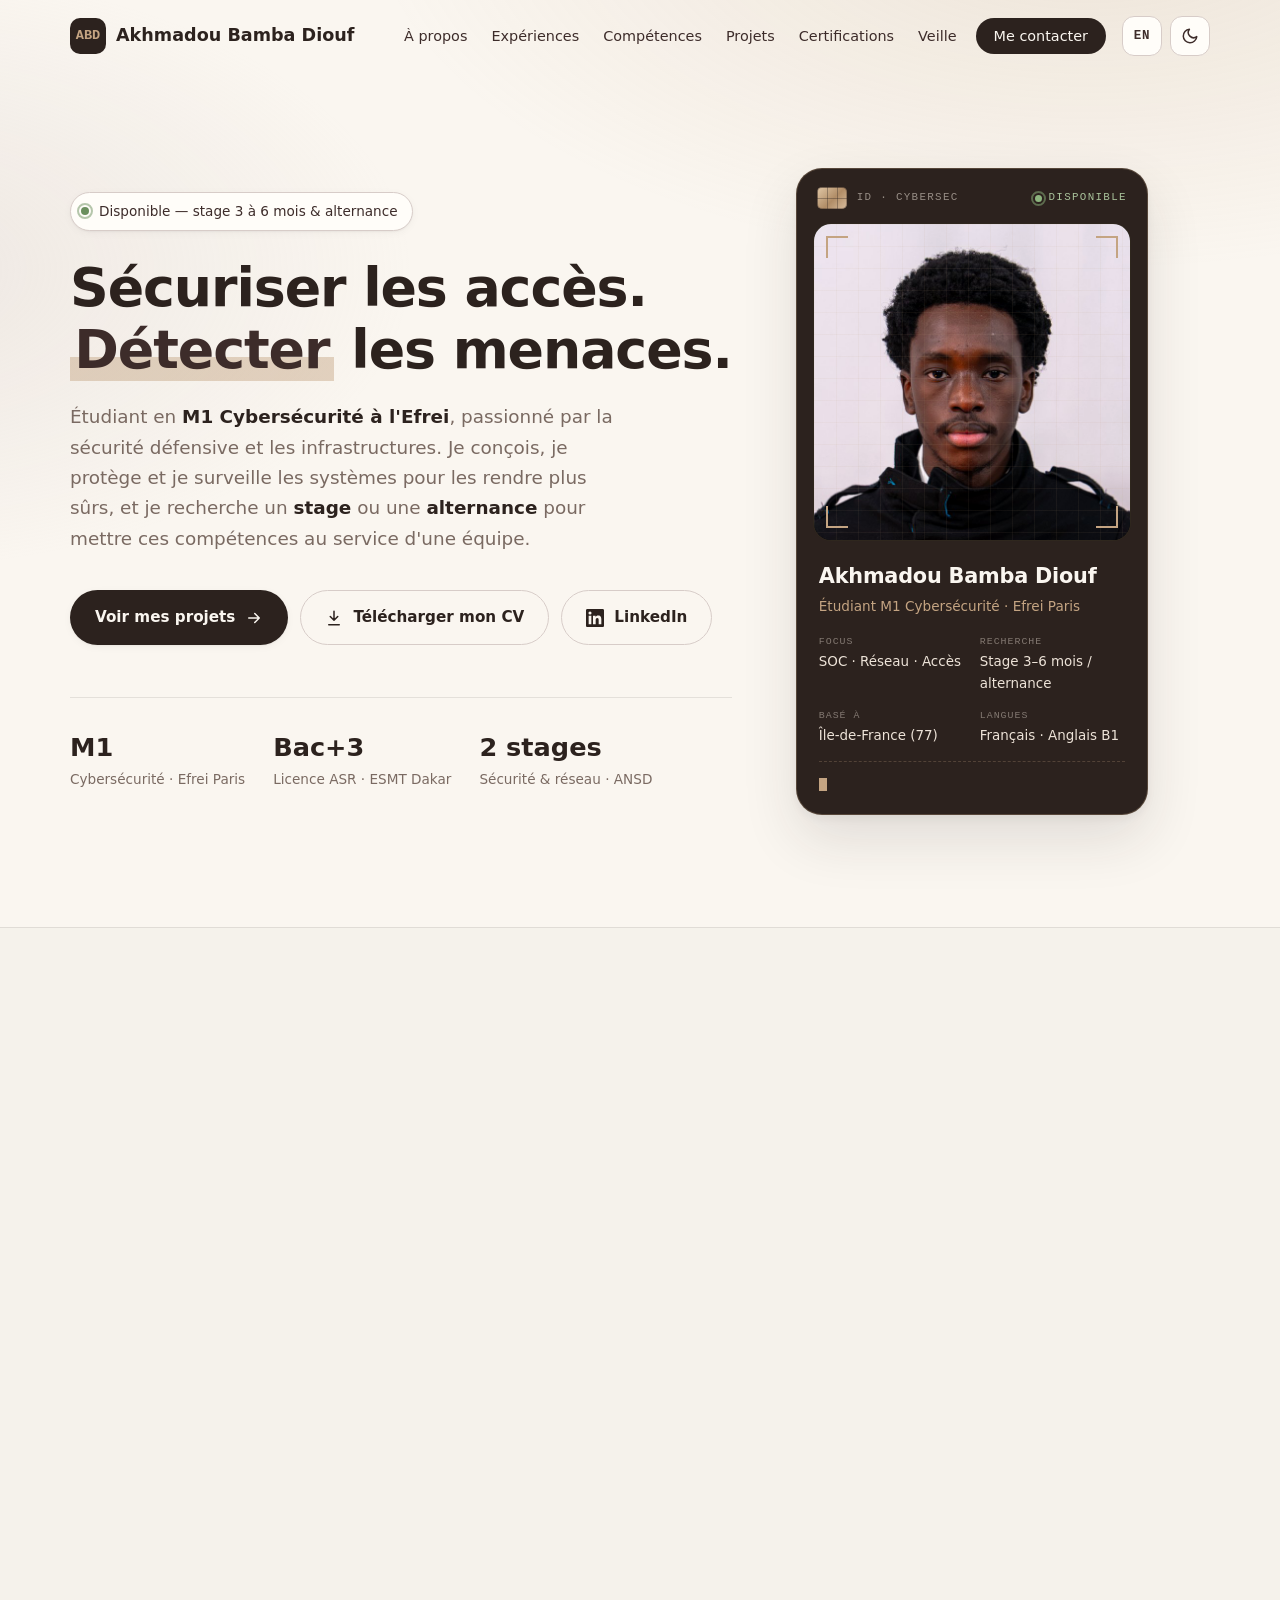
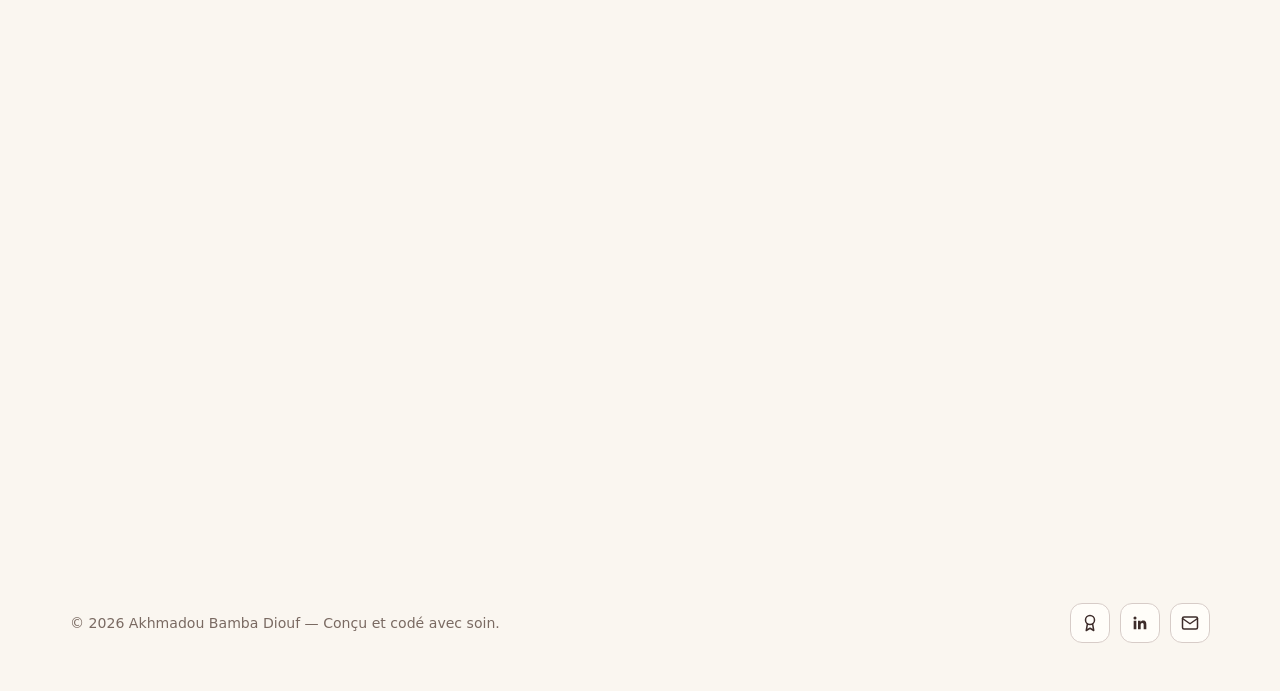
==== index.html @ ddaaaaa8 "Portfolio : première mise en ligne Co-Authored-By: Claude Opus 5.5 <noreply@anthropic.com> Claude-Se" ====
<!DOCTYPE html>
<html lang="fr">
<head>
  <meta charset="UTF-8" />
  <meta name="viewport" content="width=device-width, initial-scale=1.0" />

  <!-- Sécurité : politique de contenu restrictive (voir note en fin de fichier) -->
  <meta http-equiv="Content-Security-Policy"
        content="default-src 'self'; script-src 'self'; style-src 'self' https://fonts.googleapis.com; font-src https://fonts.gstatic.com; img-src 'self' data:; connect-src 'self' https://formspree.io; form-action 'self' https://formspree.io; base-uri 'self'; object-src 'none'; upgrade-insecure-requests" />
  <meta name="referrer" content="strict-origin-when-cross-origin" />

  <title>Akhmadou Bamba Diouf — Cybersécurité & Sécurité des Réseaux</title>
  <meta name="description" content="Portfolio de Akhmadou Bamba Diouf, étudiant en M1 Cybersécurité & IA. Recherche d'alternance et de stage en cybersécurité : SOC, détection, sécurité réseau." />
  <meta name="theme-color" content="#FAF6F0" />

  <link rel="preconnect" href="https://fonts.googleapis.com" />
  <link rel="preconnect" href="https://fonts.gstatic.com" crossorigin />
  <link href="https://fonts.googleapis.com/css2?family=Inter:wght@400;500;600&family=Space+Grotesk:wght@500;600;700&family=JetBrains+Mono:wght@400;500&display=swap" rel="stylesheet" />

  <link rel="alternate" hreflang="fr" href="index.html" />
  <link rel="alternate" hreflang="en" href="en.html" />
  <script src="assets/theme.js"></script>
  <link rel="stylesheet" href="assets/style.css" />
</head>

<body>
  <a href="#main" class="skip-link">Aller au contenu</a>

  <!-- Curseur personnalisé -->
  <div class="cy-grid" aria-hidden="true"></div>
  <div class="cy-reticle" aria-hidden="true"><i></i><i></i><i></i><i></i><b></b></div>
  <div class="cy-dot" aria-hidden="true"></div>
  <div class="cy-label" aria-hidden="true"></div>

  <!-- ============ NAVIGATION ============ -->
  <header class="nav" id="nav">
    <div class="container nav__inner">
      <a href="#accueil" class="logo" aria-label="Retour à l'accueil">
        <span class="logo__mark">ABD</span>
        <span class="logo__name">Akhmadou Bamba Diouf</span>
      </a>
      <nav aria-label="Navigation principale">
        <ul class="nav__links" id="navLinks">
          <li><a href="#apropos">À propos</a></li>
          <li><a href="#experiences">Expériences</a></li>
          <li><a href="#competences">Compétences</a></li>
          <li><a href="#projets">Projets</a></li>
          <li><a href="#certifications">Certifications</a></li>
          <li><a href="#veille">Veille</a></li>
          <li><a href="#contact" class="nav__cta">Me contacter</a></li>
        </ul>
      </nav>
      <div class="nav__tools">
        <a class="tool-btn lang-switch" href="en.html" hreflang="en" lang="en" aria-label="English version">EN</a>
        <button class="tool-btn theme-toggle" type="button" aria-label="Activer le mode sombre" aria-pressed="false">
          <svg class="i-moon" viewBox="0 0 24 24" fill="none" stroke="currentColor" stroke-width="2" stroke-linecap="round" stroke-linejoin="round" aria-hidden="true"><path d="M21 12.8A9 9 0 1 1 11.2 3a7 7 0 0 0 9.8 9.8z"/></svg>
          <svg class="i-sun" viewBox="0 0 24 24" fill="none" stroke="currentColor" stroke-width="2" stroke-linecap="round" stroke-linejoin="round" aria-hidden="true"><circle cx="12" cy="12" r="4"/><path d="M12 2v2M12 20v2M4.9 4.9l1.4 1.4M17.7 17.7l1.4 1.4M2 12h2M20 12h2M4.9 19.1l1.4-1.4M17.7 6.3l1.4-1.4"/></svg>
        </button>
      </div>
      <button class="nav__toggle" id="navToggle" aria-label="Ouvrir le menu" aria-expanded="false" aria-controls="navLinks">
        <span></span>
      </button>
    </div>
  </header>

  <main id="main">

    <!-- ============ HERO ============ -->
    <section class="hero" id="accueil">
      <div class="container hero__grid">
        <div>
          <span class="status reveal"><span class="status__dot"></span>Disponible — stage 3 à 6 mois &amp; alternance</span>

          <h1 class="reveal" data-delay="1">
            <span class="nw">Sécuriser les accès.</span><br /><span class="nw"><em>Détecter</em> les menaces.</span>
          </h1>

          <p class="hero__lead reveal" data-delay="2">
            Étudiant en <strong>M1 Cybersécurité à l'Efrei</strong>, passionné par la sécurité défensive et les
            infrastructures. Je conçois, je protège et je surveille les systèmes pour les rendre plus
            sûrs, et je recherche un <strong>stage</strong> ou une <strong>alternance</strong> pour mettre ces compétences au service d'une équipe.
          </p>

          <div class="hero__actions reveal" data-delay="3">
            <a href="#projets" class="btn btn--primary">
              Voir mes projets
              <svg viewBox="0 0 24 24" fill="none" stroke="currentColor" stroke-width="2" stroke-linecap="round" stroke-linejoin="round" aria-hidden="true"><path d="M5 12h14M13 6l6 6-6 6"/></svg>
            </a>
            <!-- Place ton CV dans le même dossier sous le nom cv-akhmadou-bamba-diouf.pdf -->
            <a href="cv-akhmadou-bamba-diouf.pdf" class="btn btn--ghost" download>
              <svg viewBox="0 0 24 24" fill="none" stroke="currentColor" stroke-width="2" stroke-linecap="round" stroke-linejoin="round" aria-hidden="true"><path d="M12 3v12M7 10l5 5 5-5M5 21h14"/></svg>
              Télécharger mon CV
            </a>
            <a href="https://www.linkedin.com/in/akhmadou-diouf" class="btn btn--ghost" target="_blank" rel="noopener noreferrer">
              <svg viewBox="0 0 24 24" fill="currentColor" aria-hidden="true"><path d="M20.45 20.45h-3.55v-5.57c0-1.33-.03-3.04-1.85-3.04-1.85 0-2.14 1.45-2.14 2.94v5.67H9.35V9h3.41v1.56h.05c.48-.9 1.64-1.85 3.37-1.85 3.6 0 4.27 2.37 4.27 5.46v6.28zM5.34 7.43a2.06 2.06 0 1 1 0-4.12 2.06 2.06 0 0 1 0 4.12zM7.12 20.45H3.56V9h3.56v11.45zM22.22 0H1.77C.79 0 0 .77 0 1.73v20.54C0 23.23.79 24 1.77 24h20.45c.98 0 1.78-.77 1.78-1.73V1.73C24 .77 23.2 0 22.22 0z"/></svg>
              LinkedIn
            </a>
          </div>

          <div class="hero__meta reveal" data-delay="3">
            <div><b>M1</b><span>Cybersécurité · Efrei Paris</span></div>
            <div><b>Bac+3</b><span>Licence ASR · ESMT Dakar</span></div>
            <div><b>2 stages</b><span>Sécurité &amp; réseau · ANSD</span></div>
          </div>
        </div>

        <!-- Carte profil animée -->
        <div class="idcard-wrap reveal" data-delay="2">
          <div class="idcard" id="idcard">
            <div class="idcard__top" aria-hidden="true">
              <span class="idcard__chip"></span>
              <span>ID · CYBERSEC</span>
              <span class="idcard__live"><i></i>DISPONIBLE</span>
            </div>
            <div class="idcard__photo">
              <img src="assets/photo.jpg" alt="Portrait d'Akhmadou Bamba Diouf" width="640" height="640" decoding="async" />
              <span class="idcard__scan" aria-hidden="true"></span>
              <i class="idcard__c idcard__c--1" aria-hidden="true"></i><i class="idcard__c idcard__c--2" aria-hidden="true"></i>
              <i class="idcard__c idcard__c--3" aria-hidden="true"></i><i class="idcard__c idcard__c--4" aria-hidden="true"></i>
            </div>
            <div class="idcard__body">
              <p class="idcard__name">Akhmadou Bamba Diouf</p>
              <p class="idcard__role">Étudiant M1 Cybersécurité · Efrei Paris</p>
              <dl class="idcard__info">
              <div><dt>Focus</dt><dd>SOC · Réseau · Accès</dd></div>
              <div><dt>Recherche</dt><dd>Stage 3–6 mois / alternance</dd></div>
              <div><dt>Basé à</dt><dd>Île-de-France (77)</dd></div>
              <div><dt>Langues</dt><dd>Français · Anglais B1</dd></div>
              </dl>
              <p class="idcard__status" aria-hidden="true"><span id="idStatus"></span><span class="cursor"></span></p>
            </div>
          </div>
        </div>
      </div>
    </section>

    <!-- ============ À PROPOS ============ -->
    <section class="section section--alt" id="apropos">
      <div class="container about">
        <div class="about__text">
          <div class="section-head section-head--tight reveal">
            <span class="eyebrow">À propos</span>
            <h2>La défense comme terrain de jeu.</h2>
          </div>
          <p class="reveal">
            Passionné par la <strong>sécurité défensive</strong> et les <strong>infrastructures</strong>,
            j'aime comprendre comment un système fonctionne pour mieux le protéger, du réseau jusqu'à la
            corrélation d'événements dans un SIEM.
          </p>
          <p class="reveal">
            Après une licence en Administration et Sécurité des Réseaux à l'<strong>ESMT Dakar</strong>,
            j'ai déployé et durci une plateforme <strong>SIEM Wazuh</strong> à l'ANSD (Sénégal). Aujourd'hui en
            Mastère Cybersécurité à l'<strong>Efrei Paris</strong>, je travaille sur la gestion des accès à
            privilèges, la détection d'intrusions et la sécurité applicative.
          </p>
          <p class="reveal">
            Je recherche un <strong>stage de 3 à 6 mois</strong> ou une <strong>alternance</strong> en
            administration systèmes et réseaux sécurisés, en SOC ou en sécurité des infrastructures.
          </p>
          <ul class="facts reveal">
            <li><span>Localisation</span>Seine-et-Marne (77)</li>
            <li><span>Mobilité</span>Île-de-France · Permis B</li>
            <li><span>Langues</span>Français (natif) · Anglais (B1)</li>
            <li><span>Disponibilité</span>Immédiate</li>
          </ul>
        </div>

        <ol class="timeline">
          <li class="timeline__item is-current reveal">
            <span class="timeline__date">Depuis 2026</span>
            <h3>Mastère Cybersécurité (M1) — Efrei Paris</h3>
            <p>Villejuif. Gestion des accès à privilèges, détection, sécurité applicative, IA appliquée à la sécurité.</p>
          </li>
          <li class="timeline__item reveal" data-delay="1">
            <span class="timeline__date">2022 — 2025</span>
            <h3>Licence Administration &amp; Sécurité des Réseaux — ESMT Dakar</h3>
            <p>Routage, commutation, services réseau, administration Linux/Windows. Mémoire : solution IDS/SIEM centralisée.</p>
          </li>
          <li class="timeline__item reveal" data-delay="2">
            <span class="timeline__date">2024 — 2025</span>
            <h3>Certifications Cisco Networking Academy</h3>
            <p>CCNA Introduction to Networks, CCNA ENSA et Cisco Network Security.</p>
          </li>
        </ol>
      </div>
    </section>

    <!-- ============ EXPÉRIENCES ============ -->
    <section class="section" id="experiences">
      <div class="container">
        <div class="section-head reveal">
          <span class="eyebrow">Expériences</span>
          <h2>Sur le terrain.</h2>
          <p>Deux stages à l'Agence Nationale de la Statistique et de la Démographie (ANSD, Sénégal), au sein de la Direction des Systèmes d'Information.</p>
        </div>

        <div class="xp">
          <article class="xp-card reveal">
            <div class="xp-card__side">
              <span class="xp-card__date">Déc. 2025 — Févr. 2026</span>
              <strong>ANSD · DSID</strong>
              <span>Dakar, Sénégal</span>
              <span class="badge">Rattaché au RSSI</span>
            </div>
            <div>
              <h3>Stagiaire Administration Systèmes &amp; Sécurité Réseau</h3>
              <p class="xp-card__ctx">Mise en place d'une supervision de sécurité centralisée des serveurs et équipements de l'agence, en complément de la supervision de disponibilité existante.</p>
              <ul class="project__points">
                <li>Déploiement en binôme d'un SIEM Wazuh All-in-One sur Ubuntu 22.04, dimensionné pour 25 agents et 90 jours de rétention</li>
                <li>Agents Windows et Linux répartis en 3 groupes avec configuration centralisée ; équipements réseau via Syslog</li>
                <li>Modules vulnérabilités (CVE), intégrité des fichiers (FIM), conformité CIS (SCA) et MITRE ATT&amp;CK</li>
                <li>Durcissement ANSSI / CIS Level 1 : UFW en refus par défaut, SSH, PAM, Fail2Ban, TLS</li>
                <li>Script Python d'alertes e-mail HTML personnalisées et plan de sauvegarde / restauration documenté</li>
              </ul>
              <div class="xp-result"><strong>Résultat</strong>Supervision centralisée des serveurs Windows et Linux sur une plateforme durcie et documentée.</div>
            </div>
          </article>

          <article class="xp-card reveal">
            <div class="xp-card__side">
              <span class="xp-card__date">Juin — Juil. 2024</span>
              <strong>ANSD</strong>
              <span>Dakar, Sénégal</span>
              <span class="badge">Équipe réseau &amp; sécurité</span>
            </div>
            <div>
              <h3>Stagiaire Administration Réseau &amp; Sécurité</h3>
              <p class="xp-card__ctx">Renfort de l'équipe réseau et sécurité sur l'exploitation quotidienne de l'infrastructure.</p>
              <ul class="project__points">
                <li>Administration du réseau LAN/WAN et résolution d'incidents réseau et systèmes N1/N2</li>
                <li>Configuration de pare-feux Fortinet et pfSense, assistance au déploiement de VPN sécurisés</li>
                <li>Suivi du monitoring, analyses de vulnérabilités et sensibilisation des utilisateurs</li>
              </ul>
              <div class="xp-result"><strong>Résultat</strong>Incidents N1/N2 pris en charge et utilisateurs sensibilisés aux bonnes pratiques de sécurité.</div>
            </div>
          </article>
        </div>
      </div>
    </section>

    <!-- ============ COMPÉTENCES ============ -->
    <section class="section section--alt" id="competences">
      <div class="container">
        <div class="section-head reveal">
          <span class="eyebrow">Compétences</span>
          <h2>Ma boîte à outils.</h2>
          <p>Les technologies que j'ai pratiquées en stage, en projet et en lab.</p>
        </div>

        <div class="skills">
          <article class="skill-card reveal">
            <div class="icon"><svg viewBox="0 0 24 24" fill="none" stroke="currentColor" stroke-width="2" stroke-linecap="round" stroke-linejoin="round" aria-hidden="true"><path d="M12 2l8 4v6c0 5-3.5 9-8 10-4.5-1-8-5-8-10V6l8-4z"/><path d="M9 12l2 2 4-4"/></svg></div>
            <h3>Supervision &amp; détection</h3>
            <p>SIEM, IDS et analyse des événements de sécurité.</p>
            <div class="badges"><span class="badge">Wazuh</span><span class="badge">Stack ELK</span><span class="badge">Suricata</span><span class="badge">Snort</span><span class="badge">Analyse de logs</span><span class="badge">MITRE ATT&amp;CK</span><span class="badge">FIM</span><span class="badge">SCA</span><span class="badge">Gestion des vulnérabilités</span></div>
          </article>

          <article class="skill-card reveal" data-delay="1">
            <div class="icon"><svg viewBox="0 0 24 24" fill="none" stroke="currentColor" stroke-width="2" stroke-linecap="round" stroke-linejoin="round" aria-hidden="true"><path d="M4 17l6-6-6-6M12 19h8"/></svg></div>
            <h3>Systèmes &amp; durcissement</h3>
            <p>Administration et sécurisation des serveurs.</p>
            <div class="badges"><span class="badge">Linux (Ubuntu, Debian)</span><span class="badge">Windows Server 2022</span><span class="badge">Active Directory</span><span class="badge">DNS</span><span class="badge">ANSSI / CIS</span><span class="badge">PAM</span><span class="badge">UFW</span><span class="badge">Fail2Ban</span></div>
          </article>

          <article class="skill-card reveal" data-delay="2">
            <div class="icon"><svg viewBox="0 0 24 24" fill="none" stroke="currentColor" stroke-width="2" stroke-linecap="round" stroke-linejoin="round" aria-hidden="true"><rect x="3" y="11" width="18" height="10" rx="2"/><path d="M7 11V7a5 5 0 0 1 10 0v4"/></svg></div>
            <h3>Accès &amp; identités</h3>
            <p>Bastion, authentification forte et moindre privilège.</p>
            <div class="badges"><span class="badge">Apache Guacamole</span><span class="badge">Bastion / PAM</span><span class="badge">LDAP</span><span class="badge">MFA (TOTP)</span><span class="badge">Nginx / TLS</span><span class="badge">SSH</span><span class="badge">RDP</span></div>
          </article>

          <article class="skill-card reveal">
            <div class="icon"><svg viewBox="0 0 24 24" fill="none" stroke="currentColor" stroke-width="2" stroke-linecap="round" stroke-linejoin="round" aria-hidden="true"><rect x="2" y="3" width="20" height="6" rx="2"/><rect x="2" y="15" width="20" height="6" rx="2"/><path d="M6 6h.01M6 18h.01M12 9v6"/></svg></div>
            <h3>Réseaux &amp; pare-feux</h3>
            <p>Conception, segmentation et filtrage.</p>
            <div class="badges"><span class="badge">LAN / WAN</span><span class="badge">VLAN</span><span class="badge">DMZ</span><span class="badge">VPN</span><span class="badge">Cisco</span><span class="badge">pfSense</span><span class="badge">Fortinet</span><span class="badge">Wireshark</span></div>
          </article>

          <article class="skill-card reveal" data-delay="1">
            <div class="icon"><svg viewBox="0 0 24 24" fill="none" stroke="currentColor" stroke-width="2" stroke-linecap="round" stroke-linejoin="round" aria-hidden="true"><circle cx="11" cy="11" r="7"/><path d="M21 21l-4.3-4.3M11 8v6M8 11h6"/></svg></div>
            <h3>Sécurité offensive &amp; applicative</h3>
            <p>Tester pour mieux défendre.</p>
            <div class="badges"><span class="badge">Kali Linux</span><span class="badge">Nmap</span><span class="badge">Hydra</span><span class="badge">OWASP Top 10</span><span class="badge">DAST / fuzzing d'API</span><span class="badge">TryHackMe</span></div>
          </article>

          <article class="skill-card reveal" data-delay="2">
            <div class="icon"><svg viewBox="0 0 24 24" fill="none" stroke="currentColor" stroke-width="2" stroke-linecap="round" stroke-linejoin="round" aria-hidden="true"><path d="M16 18l6-6-6-6M8 6l-6 6 6 6"/></svg></div>
            <h3>Scripting &amp; virtualisation</h3>
            <p>Automatiser et monter des labs.</p>
            <div class="badges"><span class="badge">Python</span><span class="badge">Bash</span><span class="badge">Docker</span><span class="badge">Docker Compose</span><span class="badge">VirtualBox</span><span class="badge">VMware</span><span class="badge">Hyper-V</span></div>
          </article>
        </div>
      </div>
    </section>

    <!-- ============ PROJETS ============ -->
    <section class="section" id="projets">
      <div class="container">
        <div class="section-head reveal">
          <span class="eyebrow">Projets phares</span>
          <h2>Des labs aux cas concrets.</h2>
          <p>Une sélection de projets où j'ai conçu, déployé et testé des dispositifs de sécurité de bout en bout.</p>
        </div>

        <div class="projects">
          <!-- Projet phare — Bastion -->
          <article class="project project--featured reveal">
            <div class="project__visual project__visual--diagram" aria-hidden="true">
              <span class="log-line dim">// architecture — lab VirtualBox</span>
              <svg class="arch" viewBox="0 0 520 250" role="img">
                <defs>
                  <marker id="arr" viewBox="0 0 8 8" refX="7" refY="4" markerWidth="6" markerHeight="6" orient="auto"><path d="M0 0L8 4L0 8z" fill="#C4A482"/></marker>
                </defs>
                <!-- flux -->
                <path class="flow" d="M96 125 H182" marker-end="url(#arr)"/>
                <path class="flow" d="M318 95 H335 V45 H380" marker-end="url(#arr)"/>
                <path class="flow" d="M318 118 H380" marker-end="url(#arr)"/>
                <path class="flow flow--ldap" d="M318 138 H380"/>
                <path class="flow" d="M318 160 H335 V205 H380" marker-end="url(#arr)"/>
                <text class="lbl" x="139" y="116" text-anchor="middle">HTTPS</text>
                <text class="lbl" x="344" y="39">SSH</text>
                <text class="lbl" x="344" y="112">RDP</text>
                <text class="lbl lbl--ldap" x="344" y="153">LDAP</text>
                <text class="lbl" x="344" y="199">RDP</text>
                <!-- noeuds -->
                <g class="node"><rect x="10" y="100" width="86" height="50" rx="10"/><text x="53" y="122" text-anchor="middle" class="t">Client</text><text x="53" y="138" text-anchor="middle" class="s">navigateur</text></g>
                <g class="node node--core"><rect x="186" y="82" width="132" height="86" rx="12"/><text x="252" y="108" text-anchor="middle" class="t">BASTION</text><text x="252" y="126" text-anchor="middle" class="s">Guacamole · guacd</text><text x="252" y="141" text-anchor="middle" class="s">Nginx TLS · MFA</text><text x="252" y="156" text-anchor="middle" class="s">Debian 12</text></g>
                <g class="node"><rect x="384" y="22" width="126" height="46" rx="10"/><text x="447" y="42" text-anchor="middle" class="t">SRV-WEB</text><text x="447" y="57" text-anchor="middle" class="s">Linux · .242</text></g>
                <g class="node"><rect x="384" y="102" width="126" height="46" rx="10"/><text x="447" y="122" text-anchor="middle" class="t">SRV-WIN-AD</text><text x="447" y="137" text-anchor="middle" class="s">AD DS · DNS · .76</text></g>
                <g class="node"><rect x="384" y="182" width="126" height="46" rx="10"/><text x="447" y="202" text-anchor="middle" class="t">Poste Windows</text><text x="447" y="217" text-anchor="middle" class="s">Utilisateur · .77</text></g>
              </svg>
              <span class="tag-float">PAM · Accès à privilèges</span>
            </div>
            <div class="project__body">
              <span class="project__kicker">Projet Efrei · Bastion d'administration</span>
              <h3>Bastion d'administration sécurisé avec Apache Guacamole</h3>
              <p>Un point d'entrée unique, en HTTPS depuis un simple navigateur, pour administrer une infrastructure Linux et Windows Active Directory sans exposer directement SSH et RDP.</p>
              <ul class="project__points">
                <li>Reverse proxy Nginx avec chiffrement TLS devant Guacamole (guacd, Tomcat, MariaDB)</li>
                <li>Identités centralisées : Active Directory via LDAP, MFA TOTP et SSH par clés</li>
                <li>Moindre privilège : profils admin, dev et utilisateur cloisonnés</li>
                <li>Traçabilité : historique des sessions, enregistrement et relecture</li>
              </ul>
              <div class="project__stack"><span class="badge">Apache Guacamole</span><span class="badge">Nginx</span><span class="badge">Debian 12</span><span class="badge">Windows Server 2022</span><span class="badge">Active Directory</span><span class="badge">LDAP</span><span class="badge">TOTP</span></div>
              <div class="project__links">
                <!-- Place le rapport dans le même dossier sous le nom rapport-projet-bastion.pdf -->
                <a href="rapport-projet-bastion.pdf" class="link" target="_blank" rel="noopener">
                  <svg viewBox="0 0 24 24" fill="none" stroke="currentColor" stroke-width="2" stroke-linecap="round" stroke-linejoin="round" aria-hidden="true"><path d="M14 2H6a2 2 0 0 0-2 2v16a2 2 0 0 0 2 2h12a2 2 0 0 0 2-2V8z"/><path d="M14 2v6h6M8 13h8M8 17h5"/></svg>
                  Lire le rapport (PDF)
                </a>
                <a href="#contact" class="link">En discuter</a>
              </div>
            </div>
          </article>

          <!-- Projet — SIEM Wazuh ANSD -->
          <article class="project project--featured project--reverse reveal">
            <div class="project__visual" aria-hidden="true">
              <span class="log-line dim">// wazuh-manager — ANSD (Ubuntu 22.04)</span>
              <span class="log-line"><span class="lvl-lo">$</span> ufw default deny incoming</span>
              <span class="log-line"><span class="lvl-lo">$</span> ufw allow 1514/tcp &nbsp;<span class="dim"># agents (TLS)</span></span>
              <span class="log-line"><span class="lvl-lo">$</span> ufw allow 514/udp &nbsp;&nbsp;<span class="dim"># syslog réseau</span></span>
              <span class="log-line dim">&nbsp;</span>
              <span class="log-line"><span class="lvl-md">[group]</span> SRV_LINUX_PROD &nbsp;· FIM /etc · sudo · SSH</span>
              <span class="log-line"><span class="lvl-md">[group]</span> SRV_WINDOWS &nbsp;&nbsp;&nbsp;&nbsp;· registre · RDP</span>
              <span class="log-line"><span class="lvl-md">[group]</span> INFRA_DEVICES &nbsp;&nbsp;· syslog agentless</span>
              <span class="log-line dim">&nbsp;</span>
              <span class="log-line"><span class="lvl-hi">[lvl 10]</span> T1110 SSH brute force → alerte e-mail</span>
              <span class="log-line"><span class="lvl-md">[SCA]</span>&nbsp;&nbsp; CIS Ubuntu L1 — score de conformité</span>
              <span class="tag-float">SIEM · Stage</span>
            </div>
            <div class="project__body">
              <span class="project__kicker">Stage · ANSD (Sénégal) · 2026</span>
              <h3>Supervision de sécurité centralisée avec Wazuh</h3>
              <p>Déploiement d'un SIEM souverain pour donner à la DSID une visibilité sécurité sur ses serveurs Linux, Windows et ses équipements réseau.</p>
              <ul class="project__points">
                <li>Architecture All-in-One (manager, indexer, dashboard) dimensionnée pour 25 agents</li>
                <li>3 groupes d'agents avec politiques dédiées, poussées depuis le serveur</li>
                <li>Détection CVE, FIM, SCA (CIS) et mapping MITRE ATT&amp;CK</li>
                <li>Serveur durci (UFW deny-all, TLS) et PRA documenté</li>
              </ul>
              <div class="project__stack"><span class="badge">Wazuh</span><span class="badge">Ubuntu 22.04</span><span class="badge">Windows Server</span><span class="badge">Syslog</span><span class="badge">Python</span><span class="badge">UFW</span></div>
              <div class="project__links">
                <a href="#experiences" class="link">Voir l'expérience</a>
                <a href="#contact" class="link">En discuter</a>
              </div>
            </div>
          </article>

          <!-- Projet — IDS/SIEM (mémoire) -->
          <article class="project reveal">
            <div class="project__visual" aria-hidden="true">
              <span class="log-line dim">// suricata eve.json → wazuh / ELK</span>
              <span class="log-line"><span class="lvl-hi">ALERT</span> ET SCAN Nmap -sS depuis kali</span>
              <span class="log-line"><span class="lvl-hi">ALERT</span> SSH brute force (hydra) → T1110</span>
              <span class="log-line"><span class="lvl-md">ALERT</span> ET SCAN Nmap version detection</span>
              <span class="log-line"><span class="lvl-lo">TUNE</span>&nbsp; ratio signal / bruit analysé</span>
              <span class="tag-float">NIDS → SIEM</span>
            </div>
            <div class="project__body">
              <span class="project__kicker">Mémoire de fin d'études · ESMT Dakar · 2025</span>
              <h3>Solution IDS / SIEM centralisée</h3>
              <p>Une chaîne de détection qui relie la sonde réseau Suricata à Wazuh et à la Stack ELK, avec ingestion automatisée du flux eve.json.</p>
              <ul class="project__points">
                <li>3 scénarios d'attaque depuis Kali Linux : scans Nmap, brute-force SSH avec Hydra</li>
                <li>Alertes mappées sur MITRE ATT&amp;CK et recommandations de tuning des règles</li>
              </ul>
              <div class="project__stack"><span class="badge">Suricata</span><span class="badge">Wazuh</span><span class="badge">Stack ELK</span><span class="badge">Kali Linux</span></div>
              <div class="project__links"><a href="#contact" class="link">En discuter</a></div>
            </div>
          </article>

          <!-- Projet — CinéLab OWASP A06 -->
          <article class="project reveal" data-delay="1">
            <div class="project__visual" aria-hidden="true">
              <span class="log-line dim">// tools_auditor → sut_cinelab:5000</span>
              <span class="log-line"><span class="lvl-md">SCAN 1</span> POST /api/reserve ×3 (15 places)</span>
              <span class="log-line"><span class="lvl-hi">VULN</span>&nbsp;&nbsp; 45/50 places réservées · HTTP 200</span>
              <span class="log-line"><span class="lvl-md">SCAN 2</span> mode correctif activé</span>
              <span class="log-line"><span class="lvl-lo">FIXED</span>&nbsp; quota serveur → HTTP 400</span>
              <span class="tag-float">OWASP A06</span>
            </div>
            <div class="project__body">
              <span class="project__kicker">TP individuel · Sécurité applicative · Efrei Paris</span>
              <h3>Audit d'une faille de conception : CinéLab</h3>
              <p>Une application Flask de réservation limitait à 15 places par commande, mais uniquement côté navigateur. En appelant directement l'API, un seul attaquant pouvait réserver 45 places sur 50.</p>
              <ul class="project__points">
                <li>Script DAST ciblé (fuzzing de limites) dans un conteneur d'audit dédié</li>
                <li>Correctif : quota vérifié côté serveur, attaque rejetée en HTTP 400</li>
              </ul>
              <div class="project__stack"><span class="badge">Docker Compose</span><span class="badge">Python</span><span class="badge">Flask</span><span class="badge">API REST</span><span class="badge">OWASP A06:2025</span></div>
              <div class="project__links"><a href="#contact" class="link">En discuter</a></div>
            </div>
          </article>
        </div>
      </div>
    </section>

    <!-- ============ CERTIFICATIONS ============ -->
    <section class="section section--alt" id="certifications">
      <div class="container">
        <div class="section-head reveal">
          <span class="eyebrow">Certifications</span>
          <h2>Des compétences validées.</h2>
          <p>Certifications obtenues via Cisco Networking Academy, vérifiables sur Credly.</p>
        </div>

        <div class="certs">
          <article class="cert reveal">
            <div class="cert__seal"><svg viewBox="0 0 24 24" fill="none" stroke="currentColor" stroke-width="2" stroke-linecap="round" stroke-linejoin="round" aria-hidden="true"><path d="M12 2l8 4v6c0 5-3.5 9-8 10-4.5-1-8-5-8-10V6l8-4z"/></svg></div>
            <span class="cert__issuer">Cisco</span>
            <h3>Network Security</h3>
            <div class="cert__foot"><span>2025</span><a href="https://www.credly.com/users/bamba-diouf.29cd99c4" target="_blank" rel="noopener noreferrer">Vérifier ↗</a></div>
          </article>

          <article class="cert reveal" data-delay="1">
            <div class="cert__seal"><svg viewBox="0 0 24 24" fill="none" stroke="currentColor" stroke-width="2" stroke-linecap="round" stroke-linejoin="round" aria-hidden="true"><path d="M7 7h10v10H7z"/><path d="M3 12h4M17 12h4M12 3v4M12 17v4"/></svg></div>
            <span class="cert__issuer">Cisco · CCNA</span>
            <h3>Enterprise Networking, Security, and Automation</h3>
            <div class="cert__foot"><span>2024</span><a href="https://www.credly.com/users/bamba-diouf.29cd99c4" target="_blank" rel="noopener noreferrer">Vérifier ↗</a></div>
          </article>

          <article class="cert reveal" data-delay="2">
            <div class="cert__seal"><svg viewBox="0 0 24 24" fill="none" stroke="currentColor" stroke-width="2" stroke-linecap="round" stroke-linejoin="round" aria-hidden="true"><circle cx="12" cy="12" r="3"/><path d="M12 2v4M12 18v4M2 12h4M18 12h4M5 5l2.8 2.8M16.2 16.2L19 19M5 19l2.8-2.8M16.2 7.8L19 5"/></svg></div>
            <span class="cert__issuer">Cisco · CCNA</span>
            <h3>Introduction to Networks</h3>
            <div class="cert__foot"><span>Cisco NetAcad</span><a href="https://www.credly.com/users/bamba-diouf.29cd99c4" target="_blank" rel="noopener noreferrer">Vérifier ↗</a></div>
          </article>
        </div>
      </div>
    </section>

    <!-- ============ VEILLE TECHNOLOGIQUE ============ -->
    <section class="section section--alt" id="veille">
      <div class="container">
        <div class="watch__top">
          <div class="section-head reveal">
            <span class="eyebrow">Veille technologique</span>
            <h2>L'actualité cyber, vue côté défense.</h2>
            <p>Je suis chaque semaine les vulnérabilités exploitées, les campagnes d'attaque et la réglementation, avec ce que j'en retiens en tant que défenseur.</p>
          </div>
          <span class="watch__updated reveal">Mise à jour : 8 novembre 2026</span>
        </div>

        <div class="filters reveal" role="group" aria-label="Filtrer la veille">
          <button class="filter" type="button" data-filter="all" aria-pressed="true">Tout</button>
          <button class="filter" type="button" data-filter="vuln" aria-pressed="false">Vulnérabilités</button>
          <button class="filter" type="button" data-filter="threat" aria-pressed="false">Menaces</button>
          <button class="filter" type="button" data-filter="reg" aria-pressed="false">Réglementation</button>
          <button class="filter" type="button" data-filter="event" aria-pressed="false">Événements</button>
        </div>

        <div class="news">
          <article class="news-card reveal" data-cat="vuln">
            <div class="news-card__visual" aria-hidden="true">
              <span class="news-card__icon"><svg viewBox="0 0 48 48" fill="none" stroke="currentColor" stroke-width="1.6" stroke-linecap="round" stroke-linejoin="round"><rect x="4" y="16" width="40" height="16" rx="3"/><path d="M10 22h3M16 22h3M22 22h3M28 22h3"/><path d="M10 27h3M16 27h3M22 27h3M28 27h3"/><circle cx="38" cy="24.5" r="1.6"/><path d="M14 16v-5M24 16v-5M34 16v-5"/></svg></span>
              <span class="news-card__id"><b>CVE-2026-107441</b><small>Zyxel GS1900 · ~1 000 switchs</small></span>
            </div>
            <div class="news-card__meta"><span class="news-card__cat">Vulnérabilité · Réseau</span><span class="sev sev--crit">Exploitée</span></div>
            <h3>Zyxel : une zero-day a permis de compromettre près de 1 000 switchs GS1900</h3>
            <p>La CVE-2026-107441 touche l'interface web d'administration et permet d'exécuter des commandes sans authentification. Les attaquants ont volé configurations et identifiants.</p>
            <div class="news-card__take"><strong>Mon analyse</strong>Une interface d'administration ne devrait jamais être exposée : VLAN de management dédié, ACL et inventaire des firmwares.</div>
            <a class="link" href="https://www.bleepingcomputer.com/news/security/zyxel-fixes-zero-day-exploited-to-hack-nearly-1-000-network-switches/" target="_blank" rel="noopener noreferrer">BleepingComputer · 4 nov. 2026 ↗</a>
          </article>

          <article class="news-card reveal" data-delay="1" data-cat="vuln">
            <div class="news-card__visual" aria-hidden="true">
              <span class="news-card__icon"><svg viewBox="0 0 48 48" fill="none" stroke="currentColor" stroke-width="1.6" stroke-linecap="round" stroke-linejoin="round"><rect x="6" y="10" width="36" height="28" rx="3"/><path d="M6 19h36M6 28h36M18 10v9M30 19v9M18 28v10"/><path d="M38 6l4 4M42 6l-4 4"/></svg></span>
              <span class="news-card__id"><b>CVE-2026-76418</b><small>Cisco ASA / FTD · VPN SSL</small></span>
            </div>
            <div class="news-card__meta"><span class="news-card__cat">Vulnérabilité · Cisco</span><span class="sev sev--crit">Exploitée</span></div>
            <h3>Cisco ASA / FTD : une nouvelle zero-day fait planter les VPN SSL</h3>
            <p>La CVE-2026-76418 vise les pare-feu avec le VPN SSL activé. Cisco a constaté une exploitation active en octobre 2026 et recommande de mettre à jour.</p>
            <div class="news-card__take"><strong>Mon analyse</strong>Les équipements de bordure restent la cible n°1. Il faut surveiller leurs logs dans le SIEM, pas seulement ceux des serveurs.</div>
            <a class="link" href="https://www.bleepingcomputer.com/news/security/cisco-warns-of-firewall-zero-day-exploited-to-crash-ssl-vpn-devices/" target="_blank" rel="noopener noreferrer">BleepingComputer ↗</a>
          </article>

          <article class="news-card reveal" data-delay="2" data-cat="threat">
            <div class="news-card__visual" aria-hidden="true">
              <span class="news-card__icon"><svg viewBox="0 0 48 48" fill="none" stroke="currentColor" stroke-width="1.6" stroke-linecap="round" stroke-linejoin="round"><rect x="12" y="22" width="24" height="18" rx="3"/><path d="M17 22v-6a7 7 0 0 1 14 0v6"/><path d="M24 29v4"/><path d="M4 8h10M4 13h7M34 8h10M37 13h7" stroke-dasharray="2 2"/></svg></span>
              <span class="news-card__id"><b>3 × CVE chaînées</b><small>Ivanti Connect Secure</small></span>
            </div>
            <div class="news-card__meta"><span class="news-card__cat">Menace · Accès distant</span><span class="sev sev--crit">Exploitée</span></div>
            <h3>Ivanti Connect Secure : deux nouvelles zero-days enchaînées depuis octobre</h3>
            <p>Elles ont été combinées à un contournement d'authentification. L'attaquant n'a déposé ni malware ni webshell et a falsifié les journaux pour échapper à l'outil d'intégrité d'Ivanti.</p>
            <div class="news-card__take"><strong>Mon analyse</strong>Un argument fort pour exporter les logs hors de l'équipement, en temps réel, vers un SIEM comme Wazuh.</div>
            <a class="link" href="https://mezha.net/eng/news/mezha-25da7cc19e080631d8d6f1e3_ivanti_patches_two/" target="_blank" rel="noopener noreferrer">Mezha, d'après BleepingComputer · 2 nov. 2026 ↗</a>
          </article>

          <article class="news-card reveal" data-cat="threat">
            <div class="news-card__visual" aria-hidden="true">
              <span class="news-card__icon"><svg viewBox="0 0 48 48" fill="none" stroke="currentColor" stroke-width="1.6" stroke-linecap="round" stroke-linejoin="round"><rect x="14" y="6" width="20" height="36" rx="4"/><path d="M21 37h6"/><circle cx="24" cy="20" r="6"/><path d="M24 11v4M24 25v4M15 20h4M29 20h4"/></svg></span>
              <span class="news-card__id"><b>APT29</b><small>Zero-click · iOS &amp; Android</small></span>
            </div>
            <div class="news-card__meta"><span class="news-card__cat">Menace · APT</span><span class="sev sev--high">Campagne</span></div>
            <h3>APT29 : attaques « zero-click » sur iOS et Android via des sites piégés</h3>
            <p>Sekoia attribue à APT29 une vaste campagne de « watering hole » qui vole cookies, bases de messageries et identifiants, sans interaction après la visite.</p>
            <div class="news-card__take"><strong>Mon analyse</strong>Les failles connues (n-day) suffisent face aux appareils non patchés : la gestion des mobiles fait partie du périmètre.</div>
            <a class="link" href="https://www.bleepingcomputer.com/news/security/hackers-use-n-day-exploits-in-zero-click-attacks-on-ios-android-devices/" target="_blank" rel="noopener noreferrer">BleepingComputer · 4 nov. 2026 ↗</a>
          </article>

          <article class="news-card reveal" data-delay="1" data-cat="reg">
            <div class="news-card__visual" aria-hidden="true">
              <span class="news-card__icon"><svg viewBox="0 0 48 48" fill="none" stroke="currentColor" stroke-width="1.6" stroke-linecap="round" stroke-linejoin="round"><path d="M28 5H13a3 3 0 0 0-3 3v32a3 3 0 0 0 3 3h22a3 3 0 0 0 3-3V15z"/><path d="M28 5v10h10"/><path d="M17 27l5 5 9-10"/></svg></span>
              <span class="news-card__id"><b>NIS2 · ReCyF</b><small>Référentiel ANSSI</small></span>
            </div>
            <div class="news-card__meta"><span class="news-card__cat">Réglementation · France</span><span class="sev sev--info">NIS2</span></div>
            <h3>ReCyF : le référentiel de l'ANSSI pour se conformer à NIS2</h3>
            <p>Depuis le 17 mars 2026, l'ANSSI publie le Référentiel Cyber France, qui liste les mesures recommandées pour atteindre les objectifs de sécurité de NIS2.</p>
            <div class="news-card__take"><strong>Mon analyse</strong>NIS2 élargit fortement le nombre d'entités concernées : la demande en profils SOC et conformité va continuer de croître.</div>
            <a class="link" href="https://www.journaldunet.com/cybersecurite/1551041-cybersecurite-2026-les-hackers-n-ont-plus-besoin-de-pirater-votre-entreprise-ils-s-y-connectent/" target="_blank" rel="noopener noreferrer">Journal du Net ↗</a>
          </article>

          <article class="news-card reveal" data-delay="2" data-cat="event">
            <div class="news-card__visual" aria-hidden="true">
              <span class="news-card__icon"><svg viewBox="0 0 48 48" fill="none" stroke="currentColor" stroke-width="1.6" stroke-linecap="round" stroke-linejoin="round"><rect x="6" y="10" width="36" height="32" rx="4"/><path d="M6 19h36M16 5v9M32 5v9"/><path d="M13 27h4M22 27h4M31 27h4M13 34h4M22 34h4"/></svg></span>
              <span class="news-card__id"><b>16 → 19 nov.</b><small>Cotonou · Paris</small></span>
            </div>
            <div class="news-card__meta"><span class="news-card__cat">Événement · Agenda</span><span class="sev sev--info">Novembre</span></div>
            <h3>Cyber Africa Forum (Cotonou) et Cloud &amp; Cyber Security Expo (Paris)</h3>
            <p>Deux rendez-vous ce mois-ci : le Cyber Africa Forum les 16 et 17 novembre à Cotonou, puis Cloud &amp; Cyber Security Expo les 18 et 19 novembre à Paris Expo Porte de Versailles.</p>
            <div class="news-card__take"><strong>Mon analyse</strong>Au programme : IA, NIS2, Cyber Resilience Act et géopolitique cyber. De bonnes occasions de rencontrer des recruteurs.</div>
            <a class="link" href="https://www.it-connect.fr/cloud-cyber-security-expo-paris-2026-programme/" target="_blank" rel="noopener noreferrer">IT-Connect ↗</a>
          </article>
        </div>

        <div class="sources reveal">
          <span>Mes sources de veille :</span>
          <a class="badge" href="https://www.cert.ssi.gouv.fr/" target="_blank" rel="noopener noreferrer">CERT-FR</a>
          <a class="badge" href="https://www.cisa.gov/known-exploited-vulnerabilities-catalog" target="_blank" rel="noopener noreferrer">CISA KEV</a>
          <a class="badge" href="https://www.bleepingcomputer.com/" target="_blank" rel="noopener noreferrer">BleepingComputer</a>
          <a class="badge" href="https://thehackernews.com/" target="_blank" rel="noopener noreferrer">The Hacker News</a>
          <a class="badge" href="https://www.it-connect.fr/" target="_blank" rel="noopener noreferrer">IT-Connect</a>
          <a class="badge" href="https://attack.mitre.org/" target="_blank" rel="noopener noreferrer">MITRE ATT&amp;CK</a>
        </div>
      </div>
    </section>

    <!-- ============ CONTACT ============ -->
    <section class="section" id="contact">
      <div class="container">
        <div class="contact reveal">
          <div class="contact__intro">
            <span class="eyebrow">Contact</span>
            <h2>Travaillons ensemble.</h2>
            <p>Vous proposez une alternance ou un stage en cybersécurité ? Je serais ravi d'échanger sur vos besoins et la façon dont je peux contribuer à votre équipe.</p>

            <div class="contact__links">
              <a href="mailto:akhmadoudiouf.pro@gmail.com" data-copy="akhmadoudiouf.pro@gmail.com" class="contact__link">
                <span class="icon"><svg viewBox="0 0 24 24" fill="none" stroke="currentColor" stroke-width="2" stroke-linecap="round" stroke-linejoin="round" aria-hidden="true"><rect x="2" y="4" width="20" height="16" rx="2"/><path d="M22 6l-10 7L2 6"/></svg></span>
                <div><small>Email</small><span>akhmadoudiouf.pro@gmail.com</span></div>
              </a>
              <a href="https://www.linkedin.com/in/akhmadou-diouf" class="contact__link" target="_blank" rel="noopener noreferrer">
                <span class="icon"><svg viewBox="0 0 24 24" fill="currentColor" aria-hidden="true"><path d="M20.45 20.45h-3.55v-5.57c0-1.33-.03-3.04-1.85-3.04-1.85 0-2.14 1.45-2.14 2.94v5.67H9.35V9h3.41v1.56h.05c.48-.9 1.64-1.85 3.37-1.85 3.6 0 4.27 2.37 4.27 5.46v6.28zM5.34 7.43a2.06 2.06 0 1 1 0-4.12 2.06 2.06 0 0 1 0 4.12zM7.12 20.45H3.56V9h3.56v11.45z"/></svg></span>
                <div><small>LinkedIn</small><span>linkedin.com/in/akhmadou-diouf</span></div>
              </a>
              <a href="https://www.credly.com/users/bamba-diouf.29cd99c4" class="contact__link" target="_blank" rel="noopener noreferrer">
                <span class="icon"><svg viewBox="0 0 24 24" fill="none" stroke="currentColor" stroke-width="2" stroke-linecap="round" stroke-linejoin="round" aria-hidden="true"><circle cx="12" cy="8" r="6"/><path d="M15.5 13.5L17 22l-5-3-5 3 1.5-8.5"/></svg></span>
                <div><small>Badges</small><span>Credly · Cisco NetAcad</span></div>
              </a>
              <div class="contact__link">
                <span class="icon"><svg viewBox="0 0 24 24" fill="none" stroke="currentColor" stroke-width="2" stroke-linecap="round" stroke-linejoin="round" aria-hidden="true"><path d="M12 22s7-6.2 7-12a7 7 0 0 0-14 0c0 5.8 7 12 7 12z"/><circle cx="12" cy="10" r="2.5"/></svg></span>
                <div><small>Localisation</small><span>Seine-et-Marne (77) · Mobilité Île-de-France</span></div>
              </div>
            </div>
          </div>

          <!-- Formulaire : ouvre le client mail (aucune donnée stockée côté serveur).
               Pour un vrai envoi, remplacez par Formspree / un backend. -->
          <!-- Formulaire Formspree « Portfolio » (messages envoyés à akhmadoudiouf.pro@gmail.com) -->
          <form class="form" id="contactForm" action="https://formspree.io/f/xdegebek" method="POST" novalidate>
            <div class="form__row">
              <div class="field">
                <label for="name">Nom</label>
                <input id="name" name="name" type="text" autocomplete="name" required maxlength="80" placeholder="Jeanne Martin" />
              </div>
              <div class="field">
                <label for="company">Entreprise</label>
                <input id="company" name="company" type="text" autocomplete="organization" maxlength="80" placeholder="Votre société" />
              </div>
            </div>
            <div class="field">
              <label for="email">Email</label>
              <input id="email" name="email" type="email" autocomplete="email" required maxlength="120" placeholder="vous@entreprise.fr" />
            </div>
            <div class="field">
              <label for="subject">Objet</label>
              <select id="subject" name="subject">
                <option>Proposition d'alternance</option>
                <option>Proposition de stage</option>
                <option>Autre demande</option>
              </select>
            </div>
            <div class="field">
              <label for="message">Message</label>
              <textarea id="message" name="message" required maxlength="2000" placeholder="Bonjour, nous recherchons…"></textarea>
            </div>
            <!-- Honeypot anti-bot : doit rester vide -->
            <div class="hp" aria-hidden="true">
              <label for="website">Ne pas remplir</label>
              <input id="website" name="_gotcha" type="text" tabindex="-1" autocomplete="off" />
            </div>
            <button type="submit" class="btn btn--primary">
              Envoyer le message
              <svg viewBox="0 0 24 24" fill="none" stroke="currentColor" stroke-width="2" stroke-linecap="round" stroke-linejoin="round" aria-hidden="true"><path d="M22 2L11 13M22 2l-7 20-4-9-9-4 20-7z"/></svg>
            </button>
            <p class="form__status" id="formStatus" role="status" aria-live="polite"></p>
            <p class="form__note">Vos informations ne sont ni stockées ni partagées.</p>
          </form>
        </div>
      </div>
    </section>
  </main>

  <!-- ============ FOOTER ============ -->
  <footer class="footer">
    <div class="container footer__inner">
      <p>© <span id="year"></span> Akhmadou Bamba Diouf — Conçu et codé avec soin.</p>
      <div class="footer__social">
        <a href="https://www.credly.com/users/bamba-diouf.29cd99c4" target="_blank" rel="noopener noreferrer" aria-label="Badges Credly">
          <svg viewBox="0 0 24 24" fill="none" stroke="currentColor" stroke-width="2" stroke-linecap="round" stroke-linejoin="round" aria-hidden="true"><circle cx="12" cy="8" r="6"/><path d="M15.5 13.5L17 22l-5-3-5 3 1.5-8.5"/></svg>
        </a>
        <a href="https://www.linkedin.com/in/akhmadou-diouf" target="_blank" rel="noopener noreferrer" aria-label="LinkedIn">
          <svg viewBox="0 0 24 24" fill="currentColor" aria-hidden="true"><path d="M20.45 20.45h-3.55v-5.57c0-1.33-.03-3.04-1.85-3.04-1.85 0-2.14 1.45-2.14 2.94v5.67H9.35V9h3.41v1.56h.05c.48-.9 1.64-1.85 3.37-1.85 3.6 0 4.27 2.37 4.27 5.46v6.28zM5.34 7.43a2.06 2.06 0 1 1 0-4.12 2.06 2.06 0 0 1 0 4.12zM7.12 20.45H3.56V9h3.56v11.45z"/></svg>
        </a>
        <a href="mailto:akhmadoudiouf.pro@gmail.com" data-copy="akhmadoudiouf.pro@gmail.com" aria-label="Email">
          <svg viewBox="0 0 24 24" fill="none" stroke="currentColor" stroke-width="2" stroke-linecap="round" stroke-linejoin="round" aria-hidden="true"><rect x="2" y="4" width="20" height="16" rx="2"/><path d="M22 6l-10 7L2 6"/></svg>
        </a>
      </div>
    </div>
  </footer>

  <div class="toast" id="toast" role="status" aria-live="polite"></div>
  <script src="assets/main.js" defer></script>

  <!--
    NOTE SÉCURITÉ
    La CSP de cette page n'autorise aucun script ni style en ligne.
    Les en-têtes HTTP (CSP, HSTS, X-Frame-Options, Permissions-Policy…) sont définis dans vercel.json.
  -->
</body>
</html>
---- assets/style.css ----
/* ==========================================================
       1. Design tokens — charte marron / beige
       ========================================================== */
    :root {
      --cream:       #FAF6F0;   /* fond principal */
      --cream-2:     #F5F2EB;   /* fond alterné */
      --paper:       #FFFDF9;   /* cartes */
      --chocolate:   #2C221E;   /* texte / accents forts */
      --cocoa:       #3D2C2A;   /* accents secondaires */
      --taupe:       #C4A482;   /* accent chaud */
      --sand:        #D7CCC8;   /* bordures */
      --muted:       #7A6A62;   /* texte secondaire */
      --line:        rgba(44, 34, 30, .10);

      --radius-sm: 10px;
      --radius:    16px;
      --radius-lg: 24px;

      --shadow-sm: 0 1px 2px rgba(44,34,30,.05), 0 2px 8px rgba(44,34,30,.04);
      --shadow:    0 2px 4px rgba(44,34,30,.04), 0 12px 32px rgba(44,34,30,.08);
      --shadow-lg: 0 4px 8px rgba(44,34,30,.05), 0 24px 56px rgba(44,34,30,.12);

      --font-sans:    "Inter", system-ui, -apple-system, "Segoe UI", sans-serif;
      --font-display: "Space Grotesk", var(--font-sans);
      --font-mono:    "JetBrains Mono", ui-monospace, monospace;

      --ease: cubic-bezier(.22, .61, .36, 1);
      --container: 1140px;

      /* Panneaux toujours sombres (terminal, visuels, contact) */
      --panel:     #2C221E;
      --panel-2:   #3D2C2A;
      --nav-bg:    rgba(250, 246, 240, .82);
      --grid-line: rgba(61, 44, 42, .09);
      --label-bg:  rgba(250, 246, 240, .85);
      color-scheme: light;
    }

    /* ==========================================================
       1b. Thème sombre
       ========================================================== */
    html[data-theme="dark"] {
      --cream:     #17110F;
      --cream-2:   #1E1714;
      --paper:     #251C18;
      --chocolate: #F2E8DC;
      --cocoa:     #DCC8B2;
      --taupe:     #C9A985;
      --sand:      #45362F;
      --muted:     #A8978A;
      --line:      rgba(242, 232, 220, .09);
      --panel:     #0E0A08;
      --panel-2:   #1F1612;
      --nav-bg:    rgba(23, 17, 15, .82);
      --grid-line: rgba(242, 232, 220, .07);
      --label-bg:  rgba(23, 17, 15, .88);
      --shadow-sm: 0 1px 2px rgba(0,0,0,.35), 0 2px 8px rgba(0,0,0,.25);
      --shadow:    0 2px 4px rgba(0,0,0,.3), 0 12px 32px rgba(0,0,0,.4);
      --shadow-lg: 0 4px 8px rgba(0,0,0,.35), 0 24px 56px rgba(0,0,0,.5);
      color-scheme: dark;
    }
    html[data-theme="dark"] body::before { opacity: .35; }
    html[data-theme="dark"] .hero h1 em { background: linear-gradient(transparent 62%, rgba(201,169,133,.3) 62%); }
    html[data-theme="dark"] .sev--crit { color: #EBA98F; }
    html[data-theme="dark"] .sev--high { color: #E9C784; }
    html[data-theme="dark"] .sev--info { color: #AFC8A1; }
    html[data-theme="dark"] .contact { border: 1px solid var(--line); }
    html[data-theme="dark"] .status__dot, html[data-theme="dark"] .watch__updated::before { background: #8DB57E; }
    body { transition: background-color .35s var(--ease), color .35s var(--ease); }

    /* ==========================================================
       2. Base
       ========================================================== */
    *, *::before, *::after { box-sizing: border-box; margin: 0; padding: 0; }
    html { scroll-behavior: smooth; scroll-padding-top: 88px; }
    body {
      font-family: var(--font-sans);
      background: var(--cream);
      color: var(--chocolate);
      line-height: 1.65;
      font-size: 16px;
      -webkit-font-smoothing: antialiased;
      overflow-x: hidden;
    }
    img, svg { display: block; max-width: 100%; }
    a { color: inherit; text-decoration: none; }
    ul, ol { list-style: none; }
    ::selection { background: var(--taupe); color: var(--chocolate); }

    :focus-visible {
      outline: 2px solid var(--cocoa);
      outline-offset: 3px;
      border-radius: 6px;
    }

    .container { width: min(100% - 48px, var(--container)); margin-inline: auto; }
    .skip-link {
      position: absolute; left: 16px; top: -60px; z-index: 100;
      background: var(--chocolate); color: var(--cream);
      padding: 10px 16px; border-radius: var(--radius-sm);
      transition: top .2s var(--ease);
    }
    .skip-link:focus { top: 16px; }

    /* Grain subtil en fond pour un rendu "papier" */
    body::before {
      content: ""; position: fixed; inset: 0; z-index: -1; pointer-events: none;
      background:
        radial-gradient(1200px 600px at 85% -10%, rgba(196,164,130,.22), transparent 60%),
        radial-gradient(900px 500px at -10% 30%, rgba(215,204,200,.35), transparent 60%);
    }

    /* ==========================================================
       3. Typographie & utilitaires
       ========================================================== */
    h1, h2, h3 { font-family: var(--font-display); line-height: 1.15; letter-spacing: -.02em; }
    .eyebrow {
      display: inline-flex; align-items: center; gap: 10px;
      font-family: var(--font-mono); font-size: .78rem; font-weight: 500;
      letter-spacing: .08em; text-transform: uppercase; color: var(--cocoa);
    }
    .eyebrow::before { content: ""; width: 24px; height: 1px; background: var(--taupe); }

    .section { padding: 112px 0; }
    .section--alt { background: var(--cream-2); border-block: 1px solid var(--line); }
    .section-head { max-width: 640px; margin-bottom: 56px; }
    .section-head h2 { font-size: clamp(2rem, 4vw, 2.75rem); margin: 14px 0 14px; }
    .section-head p { color: var(--muted); font-size: 1.05rem; }

    /* ==========================================================
       4. Boutons
       ========================================================== */
    .btn {
      display: inline-flex; align-items: center; gap: 10px;
      padding: 14px 24px; border-radius: 999px;
      font-weight: 600; font-size: .95rem; cursor: pointer;
      border: 1px solid transparent;
      transition: transform .25s var(--ease), box-shadow .25s var(--ease),
                  background .25s var(--ease), color .25s var(--ease), border-color .25s var(--ease);
    }
    .btn svg { width: 18px; height: 18px; transition: transform .25s var(--ease); }
    .btn--primary { background: var(--chocolate); color: var(--cream); box-shadow: var(--shadow-sm); }
    .btn--primary:hover { background: var(--cocoa); transform: translateY(-2px); box-shadow: var(--shadow); }
    .btn--primary:hover svg { transform: translateX(3px); }
    .btn--ghost { background: transparent; color: var(--chocolate); border-color: var(--sand); }
    .btn--ghost:hover { background: var(--paper); border-color: var(--taupe); transform: translateY(-2px); box-shadow: var(--shadow-sm); }

    /* ==========================================================
       5. Navigation
       ========================================================== */
    .nav {
      position: fixed; inset: 0 0 auto 0; z-index: 50;
      transition: background .3s var(--ease), box-shadow .3s var(--ease), border-color .3s var(--ease);
      border-bottom: 1px solid transparent;
    }
    .nav.is-scrolled {
      background: var(--nav-bg);
      backdrop-filter: saturate(160%) blur(14px);
      -webkit-backdrop-filter: saturate(160%) blur(14px);
      border-color: var(--line);
    }
    .nav__inner { display: flex; align-items: center; justify-content: space-between; height: 72px; }
    .logo { display: flex; align-items: center; gap: 10px; font-family: var(--font-display); font-weight: 700; font-size: 1.1rem; }
    .logo__mark {
      display: grid; place-items: center; width: 36px; height: 36px; border-radius: 10px;
      background: var(--panel); color: var(--taupe);
      font-family: var(--font-mono); font-size: .85rem;
    }
    .nav__links { display: flex; align-items: center; gap: 6px; }
    .nav__links a {
      padding: 8px 14px; border-radius: 999px; font-size: .92rem; font-weight: 500; color: var(--cocoa);
      transition: background .2s var(--ease), color .2s var(--ease);
    }
    .nav__links a:hover, .nav__links a.is-active { background: rgba(196,164,130,.22); color: var(--chocolate); }
    .nav__cta { margin-left: 10px; padding: 10px 18px !important; background: var(--chocolate) !important; color: var(--cream) !important; }
    .nav__cta:hover { background: var(--cocoa) !important; }

    .nav__toggle {
      display: none; width: 44px; height: 44px; border-radius: 12px;
      border: 1px solid var(--sand); background: var(--paper); cursor: pointer;
      align-items: center; justify-content: center;
    }
    .nav__toggle span, .nav__toggle span::before, .nav__toggle span::after {
      display: block; width: 18px; height: 2px; background: var(--chocolate); border-radius: 2px;
      position: relative; transition: transform .3s var(--ease), background .3s var(--ease);
    }
    .nav__toggle span::before, .nav__toggle span::after { content: ""; position: absolute; left: 0; }
    .nav__toggle span::before { top: -6px; }
    .nav__toggle span::after  { top: 6px; }
    .nav__toggle[aria-expanded="true"] span { background: transparent; }
    .nav__toggle[aria-expanded="true"] span::before { transform: translateY(6px) rotate(45deg); }
    .nav__toggle[aria-expanded="true"] span::after  { transform: translateY(-6px) rotate(-45deg); }

    /* ==========================================================
       6. Hero
       ========================================================== */
    .hero { padding: 168px 0 112px; position: relative; }
    .hero__grid { display: grid; grid-template-columns: 1.15fr .85fr; gap: 64px; align-items: center; }
    .status {
      display: inline-flex; align-items: center; gap: 10px;
      padding: 7px 14px 7px 10px; border-radius: 999px;
      background: var(--paper); border: 1px solid var(--sand);
      font-size: .85rem; font-weight: 500; color: var(--cocoa); box-shadow: var(--shadow-sm);
    }
    .status__dot { position: relative; width: 8px; height: 8px; border-radius: 50%; background: #6B8F5E; }
    .status__dot::after {
      content: ""; position: absolute; inset: -4px; border-radius: 50%;
      border: 2px solid #6B8F5E; opacity: .5; animation: pulse 2s var(--ease) infinite;
    }
    @keyframes pulse { 0% { transform: scale(.6); opacity: .7; } 100% { transform: scale(1.6); opacity: 0; } }

    .hero h1 { font-size: clamp(2.3rem, 4.2vw, 3.45rem); margin: 26px 0 22px; }
    .hero h1 em {
      font-style: normal; color: var(--cocoa);
      background: linear-gradient(transparent 62%, rgba(196,164,130,.45) 62%);
      padding: 0 .08em;
    }
    @media (min-width: 601px) { .hero h1 .nw { white-space: nowrap; } }
    .hero__lead { font-size: 1.15rem; color: var(--muted); max-width: 560px; }
    .hero__lead strong { color: var(--chocolate); font-weight: 600; }
    .hero__actions { display: flex; flex-wrap: wrap; gap: 12px; margin-top: 36px; }
    .hero__meta { display: flex; flex-wrap: wrap; gap: 28px; margin-top: 52px; padding-top: 28px; border-top: 1px solid var(--line); }
    .hero__meta div { display: flex; flex-direction: column; }
    .hero__meta b { font-family: var(--font-display); font-size: 1.6rem; }
    .hero__meta span { font-size: .85rem; color: var(--muted); }

    /* Terminal décoratif */
    .terminal {
      background: var(--panel); color: #EDE3D8; border-radius: var(--radius-lg);
      box-shadow: var(--shadow-lg); overflow: hidden;
      transform: rotate(1.2deg); transition: transform .5s var(--ease);
    }
    .terminal:hover { transform: rotate(0) translateY(-4px); }
    .terminal__bar { display: flex; align-items: center; gap: 8px; padding: 14px 18px; background: var(--panel-2); }
    .terminal__bar i { width: 11px; height: 11px; border-radius: 50%; background: rgba(237,227,216,.25); }
    .terminal__bar i:first-child { background: var(--taupe); }
    .terminal__bar span { margin-left: 10px; font-family: var(--font-mono); font-size: .75rem; color: rgba(237,227,216,.6); }
    .terminal__body { padding: 22px 22px 26px; font-family: var(--font-mono); font-size: .82rem; line-height: 1.9; min-height: 300px; }
    .terminal__body .p { color: var(--taupe); }
    .terminal__body .ok { color: #A9C29B; }
    .terminal__body .warn { color: #E2B86B; }
    .terminal__body .dim { color: rgba(237,227,216,.5); }
    .cursor { display: inline-block; width: 8px; height: 1.05em; background: var(--taupe); vertical-align: text-bottom; animation: blink 1s steps(1) infinite; }
    @keyframes blink { 50% { opacity: 0; } }

    /* ==========================================================
       7. À propos
       ========================================================== */
    .about { display: grid; grid-template-columns: .9fr 1.1fr; gap: 64px; align-items: start; }
    .about__text p { color: var(--muted); font-size: 1.05rem; margin-bottom: 18px; }
    .about__text p strong { color: var(--chocolate); font-weight: 600; }
    .timeline { position: relative; display: grid; gap: 16px; }
    .timeline__item {
      position: relative; padding: 22px 24px 22px 56px; background: var(--paper);
      border: 1px solid var(--line); border-radius: var(--radius); box-shadow: var(--shadow-sm);
      transition: transform .3s var(--ease), box-shadow .3s var(--ease), border-color .3s var(--ease);
    }
    .timeline__item:hover { transform: translateX(4px); box-shadow: var(--shadow); border-color: var(--sand); }
    .timeline__item::before {
      content: ""; position: absolute; left: 24px; top: 28px; width: 12px; height: 12px; border-radius: 50%;
      background: var(--cream); border: 2px solid var(--taupe);
    }
    .timeline__item.is-current::before { background: var(--taupe); box-shadow: 0 0 0 5px rgba(196,164,130,.25); }
    .timeline__date { font-family: var(--font-mono); font-size: .75rem; color: var(--muted); letter-spacing: .04em; }
    .timeline__item h3 { font-size: 1.1rem; margin: 4px 0 4px; }
    .timeline__item p { font-size: .93rem; color: var(--muted); }

    /* ==========================================================
       8. Compétences
       ========================================================== */
    .skills { display: grid; grid-template-columns: repeat(3, 1fr); gap: 20px; }
    .skill-card {
      background: var(--paper); border: 1px solid var(--line); border-radius: var(--radius);
      padding: 28px; box-shadow: var(--shadow-sm);
      transition: transform .3s var(--ease), box-shadow .3s var(--ease), border-color .3s var(--ease);
    }
    .skill-card:hover { transform: translateY(-4px); box-shadow: var(--shadow); border-color: var(--sand); }
    .icon {
      display: grid; place-items: center; width: 46px; height: 46px; border-radius: 12px;
      background: rgba(196,164,130,.2); color: var(--cocoa); margin-bottom: 18px;
    }
    .icon svg { width: 22px; height: 22px; }
    .skill-card h3 { font-size: 1.15rem; margin-bottom: 6px; }
    .skill-card > p { font-size: .9rem; color: var(--muted); margin-bottom: 18px; }
    .badges { display: flex; flex-wrap: wrap; gap: 8px; }
    .badge {
      font-family: var(--font-mono); font-size: .76rem; font-weight: 500;
      padding: 6px 11px; border-radius: 8px;
      background: var(--cream-2); border: 1px solid var(--sand); color: var(--cocoa);
      transition: background .2s var(--ease), border-color .2s var(--ease), color .2s var(--ease);
    }
    .badge:hover { background: var(--chocolate); border-color: var(--chocolate); color: var(--cream); }

    /* ==========================================================
       9. Projets
       ========================================================== */
    .projects { display: grid; grid-template-columns: repeat(2, 1fr); gap: 24px; }
    .project {
      position: relative; display: flex; flex-direction: column;
      background: var(--paper); border: 1px solid var(--line); border-radius: var(--radius-lg);
      overflow: hidden; box-shadow: var(--shadow-sm);
      transition: transform .35s var(--ease), box-shadow .35s var(--ease), border-color .35s var(--ease);
    }
    .project:hover { transform: translateY(-6px); box-shadow: var(--shadow-lg); border-color: var(--sand); }
    .project--featured { grid-column: 1 / -1; display: grid; grid-template-columns: 1fr 1fr; }
    .project__visual {
      position: relative; min-height: 200px; padding: 24px;
      background: linear-gradient(135deg, var(--panel-2), var(--panel));
      color: #EDE3D8; font-family: var(--font-mono); font-size: .76rem; line-height: 1.8;
      overflow: hidden;
    }
    .project__visual::after {
      content: ""; position: absolute; inset: 0;
      background-image: linear-gradient(rgba(237,227,216,.05) 1px, transparent 1px),
                        linear-gradient(90deg, rgba(237,227,216,.05) 1px, transparent 1px);
      background-size: 24px 24px; pointer-events: none;
    }
    .project__visual .tag-float {
      position: absolute; right: 18px; bottom: 18px; z-index: 1;
      font-size: .7rem; padding: 5px 10px; border-radius: 999px;
      background: rgba(196,164,130,.2); color: var(--taupe); border: 1px solid rgba(196,164,130,.35);
    }
    .log-line { display: block; white-space: nowrap; overflow: hidden; text-overflow: ellipsis; position: relative; z-index: 1; }
    .lvl-hi { color: #E2A37B; } .lvl-md { color: #E2B86B; } .lvl-lo { color: #A9C29B; }
    .project__body { display: flex; flex-direction: column; flex: 1; padding: 28px; }
    .project__kicker { font-family: var(--font-mono); font-size: .74rem; color: var(--muted); letter-spacing: .05em; text-transform: uppercase; }
    .project h3 { font-size: 1.35rem; margin: 8px 0 10px; }
    .project__body > p { color: var(--muted); font-size: .95rem; }
    .project__points { margin: 16px 0 4px; display: grid; gap: 8px; }
    .project__points li { position: relative; padding-left: 22px; font-size: .9rem; color: var(--cocoa); }
    .project__points li::before {
      content: ""; position: absolute; left: 2px; top: .62em; width: 8px; height: 8px;
      border-radius: 2px; background: var(--taupe); transform: rotate(45deg);
    }
    .project__stack { display: flex; flex-wrap: wrap; gap: 8px; margin: 20px 0 24px; }
    .project__links { display: flex; gap: 18px; margin-top: auto; padding-top: 20px; border-top: 1px solid var(--line); }
    .link {
      display: inline-flex; align-items: center; gap: 8px; font-weight: 600; font-size: .9rem; color: var(--chocolate);
      position: relative;
    }
    .link svg { width: 17px; height: 17px; }
    .link::after {
      content: ""; position: absolute; left: 0; bottom: -3px; width: 100%; height: 1.5px;
      background: var(--taupe); transform: scaleX(0); transform-origin: left; transition: transform .3s var(--ease);
    }
    .link:hover::after { transform: scaleX(1); }

    /* Schéma d'architecture du bastion */
    .project__visual--diagram { display: flex; flex-direction: column; justify-content: center; gap: 10px; min-height: 320px; }
    .arch { position: relative; z-index: 1; width: 100%; height: auto; }
    .arch .node rect { fill: rgba(250,246,240,.06); stroke: rgba(196,164,130,.45); stroke-width: 1.2; }
    .arch .node--core rect { fill: rgba(196,164,130,.16); stroke: #C4A482; stroke-width: 1.6; }
    .arch .t { fill: #EDE3D8; font-family: var(--font-mono); font-size: 11px; font-weight: 500; }
    .arch .node--core .t { fill: #C4A482; font-size: 12.5px; letter-spacing: .12em; }
    .arch .s { fill: rgba(237,227,216,.6); font-family: var(--font-mono); font-size: 9px; }
    .arch .flow { fill: none; stroke: #C4A482; stroke-width: 1.4; stroke-dasharray: 5 5; animation: flow 1.4s linear infinite; }
    .arch .flow--ldap { stroke: #A9C29B; stroke-dasharray: 2 4; }
    .arch .lbl { fill: #E2B86B; font-family: var(--font-mono); font-size: 9px; letter-spacing: .06em; }
    .arch .lbl--ldap { fill: #A9C29B; }
    @keyframes flow { to { stroke-dashoffset: -20; } }

    /* Faits rapides (À propos) */
    .facts { display: grid; grid-template-columns: 1fr 1fr; gap: 10px; margin-top: 26px; }
    .facts li { padding: 12px 14px; border-radius: var(--radius-sm); background: var(--paper); border: 1px solid var(--line); font-size: .9rem; font-weight: 500; }
    .facts span { display: block; font-family: var(--font-mono); font-size: .68rem; letter-spacing: .06em; text-transform: uppercase; color: var(--muted); font-weight: 400; }

    /* Expériences */
    .xp { display: grid; gap: 20px; }
    .xp-card {
      display: grid; grid-template-columns: 230px 1fr; gap: 36px; padding: 32px;
      background: var(--paper); border: 1px solid var(--line); border-radius: var(--radius-lg); box-shadow: var(--shadow-sm);
      transition: transform .3s var(--ease), box-shadow .3s var(--ease), border-color .3s var(--ease);
    }
    .xp-card:hover { transform: translateY(-4px); box-shadow: var(--shadow); border-color: var(--sand); }
    .xp-card__side { display: flex; flex-direction: column; align-items: flex-start; gap: 4px; padding-right: 24px; border-right: 1px dashed var(--sand); }
    .xp-card__side strong { font-family: var(--font-display); font-size: 1.15rem; }
    .xp-card__side > span:not(.badge) { font-size: .88rem; color: var(--muted); }
    .xp-card__side .badge { margin-top: 10px; }
    .xp-card__date { font-family: var(--font-mono); font-size: .76rem !important; color: var(--cocoa) !important; margin-bottom: 6px; }
    .xp-card h3 { font-size: 1.25rem; margin-bottom: 8px; }
    .xp-card__ctx { color: var(--muted); font-size: .95rem; }
    .xp-result { margin-top: 18px; padding: 12px 14px; border-radius: var(--radius-sm); background: var(--cream-2); border-left: 3px solid var(--taupe); font-size: .9rem; color: var(--cocoa); }
    .xp-result strong { display: block; font-family: var(--font-mono); font-size: .7rem; letter-spacing: .05em; text-transform: uppercase; color: var(--muted); }
    .project--reverse .project__visual { order: 2; }

    /* ==========================================================
       10. Certifications
       ========================================================== */
    .certs { display: grid; grid-template-columns: repeat(3, 1fr); gap: 20px; }
    .cert {
      position: relative; padding: 26px 22px; background: var(--paper);
      border: 1px solid var(--line); border-radius: var(--radius); box-shadow: var(--shadow-sm);
      display: flex; flex-direction: column;
      transition: transform .3s var(--ease), box-shadow .3s var(--ease), border-color .3s var(--ease);
    }
    .cert:hover { transform: translateY(-4px); box-shadow: var(--shadow); border-color: var(--taupe); }
    .cert__seal {
      width: 58px; height: 58px; border-radius: 50%; margin-bottom: 18px;
      display: grid; place-items: center;
      background: radial-gradient(circle at 30% 30%, #D9BE9F, var(--taupe));
      color: #2C221E; box-shadow: inset 0 0 0 4px rgba(255,253,249,.55), var(--shadow-sm);
    }
    .cert__seal svg { width: 26px; height: 26px; }
    .cert__issuer { font-family: var(--font-mono); font-size: .72rem; text-transform: uppercase; letter-spacing: .06em; color: var(--muted); }
    .cert h3 { font-size: 1.02rem; margin: 6px 0 auto; padding-bottom: 18px; }
    .cert__foot { display: flex; align-items: center; justify-content: space-between; font-size: .8rem; color: var(--muted); padding-top: 14px; border-top: 1px dashed var(--sand); }
    .cert__foot a { font-weight: 600; color: var(--cocoa); }
    .cert__foot a:hover { color: var(--chocolate); text-decoration: underline; text-underline-offset: 3px; }
    .cert--progress .cert__seal { background: var(--cream-2); border: 2px dashed var(--taupe); box-shadow: none; }

    /* ==========================================================
       10b. Veille technologique
       ========================================================== */
    .watch__top { display: flex; flex-wrap: wrap; align-items: end; justify-content: space-between; gap: 24px; margin-bottom: 32px; }
    .watch__top .section-head { margin-bottom: 0; }
    .watch__updated { font-family: var(--font-mono); font-size: .78rem; color: var(--muted); display: inline-flex; align-items: center; gap: 8px; }
    .watch__updated::before { content: ""; width: 7px; height: 7px; border-radius: 50%; background: #6B8F5E; box-shadow: 0 0 0 4px rgba(107,143,94,.18); }
    .filters { display: flex; flex-wrap: wrap; gap: 8px; margin-bottom: 28px; }
    .filter {
      font: inherit; font-size: .86rem; font-weight: 500; cursor: pointer;
      padding: 8px 16px; border-radius: 999px; color: var(--cocoa);
      background: var(--paper); border: 1px solid var(--sand);
      transition: background .2s var(--ease), color .2s var(--ease), border-color .2s var(--ease);
    }
    .filter:hover { border-color: var(--taupe); }
    .filter[aria-pressed="true"] { background: var(--chocolate); border-color: var(--chocolate); color: var(--cream); }

    .news { display: grid; grid-template-columns: repeat(3, 1fr); gap: 20px; }
    .news-card {
      display: flex; flex-direction: column; padding: 24px; border-radius: var(--radius);
      background: var(--paper); border: 1px solid var(--line); box-shadow: var(--shadow-sm);
      transition: transform .3s var(--ease), box-shadow .3s var(--ease), border-color .3s var(--ease), opacity .3s var(--ease);
    }
    .news-card:hover { transform: translateY(-4px); box-shadow: var(--shadow); border-color: var(--sand); }
    .news-card[hidden] { display: none; }
    .news-card { overflow: hidden; }
    .news-card__visual {
      position: relative; display: flex; align-items: center; gap: 16px;
      margin: -24px -24px 20px; padding: 22px 24px; min-height: 112px;
      background: linear-gradient(135deg, var(--panel-2), var(--panel)); color: var(--taupe);
      overflow: hidden;
    }
    .news-card__visual::before {
      content: ""; position: absolute; inset: 0; pointer-events: none;
      background-image: linear-gradient(rgba(237,227,216,.05) 1px, transparent 1px),
                        linear-gradient(90deg, rgba(237,227,216,.05) 1px, transparent 1px);
      background-size: 20px 20px;
    }
    .news-card__visual::after { /* ligne de scan */
      content: ""; position: absolute; left: 0; right: 0; top: -30%; height: 30%; pointer-events: none;
      background: linear-gradient(transparent, rgba(196,164,130,.14), transparent);
      animation: scan 4s linear infinite;
    }
    @keyframes scan { to { top: 100%; } }
    .news-card__icon {
      position: relative; z-index: 1; display: grid; place-items: center; flex: none;
      width: 62px; height: 62px; border-radius: 14px;
      background: rgba(196,164,130,.12); border: 1px solid rgba(196,164,130,.3);
      transition: transform .4s var(--ease);
    }
    .news-card__icon svg { width: 38px; height: 38px; }
    .news-card:hover .news-card__icon { transform: rotate(-4deg) scale(1.06); }
    .news-card__id { position: relative; z-index: 1; display: flex; flex-direction: column; gap: 2px; font-family: var(--font-mono); }
    .news-card__id b { font-size: .95rem; font-weight: 500; color: #EDE3D8; letter-spacing: .02em; }
    .news-card__id small { font-size: .72rem; color: rgba(237,227,216,.6); }

    .news-card__meta { display: flex; align-items: center; justify-content: space-between; gap: 10px; margin-bottom: 14px; }
    .news-card__cat { font-family: var(--font-mono); font-size: .7rem; letter-spacing: .06em; text-transform: uppercase; color: var(--muted); }
    .news-card time { font-family: var(--font-mono); font-size: .72rem; color: var(--muted); }
    .sev { font-family: var(--font-mono); font-size: .68rem; font-weight: 500; padding: 3px 8px; border-radius: 6px; border: 1px solid; }
    .sev--crit { color: #9A4A33; background: rgba(181,103,77,.10); border-color: rgba(181,103,77,.35); }
    .sev--high { color: #8A6420; background: rgba(226,184,107,.14); border-color: rgba(226,184,107,.45); }
    .sev--info { color: #4F6B45; background: rgba(107,143,94,.10); border-color: rgba(107,143,94,.35); }
    .news-card h3 { font-size: 1.05rem; line-height: 1.35; margin-bottom: 10px; }
    .news-card > p { font-size: .9rem; color: var(--muted); }
    .news-card__take {
      margin: 16px 0 18px; padding: 12px 14px; border-radius: var(--radius-sm);
      background: var(--cream-2); border-left: 3px solid var(--taupe);
      font-size: .85rem; color: var(--cocoa);
    }
    .news-card__take strong { font-family: var(--font-mono); font-size: .7rem; letter-spacing: .05em; text-transform: uppercase; display: block; color: var(--muted); margin-bottom: 2px; }
    .news-card .link { margin-top: auto; align-self: flex-start; font-size: .85rem; }

    .sources { display: flex; flex-wrap: wrap; align-items: center; gap: 10px; margin-top: 36px; padding-top: 28px; border-top: 1px solid var(--line); }
    .sources > span { font-size: .85rem; color: var(--muted); margin-right: 6px; }

    /* ==========================================================
       11. Contact
       ========================================================== */
    .contact {
      display: grid; grid-template-columns: .9fr 1.1fr; gap: 48px;
      background: var(--panel); color: #FAF6F0;
      border-radius: 32px; padding: 64px; box-shadow: var(--shadow-lg);
      position: relative; overflow: hidden;
    }
    .contact::before {
      content: ""; position: absolute; width: 420px; height: 420px; border-radius: 50%;
      right: -140px; top: -160px; background: radial-gradient(circle, rgba(196,164,130,.28), transparent 70%);
    }
    .contact .eyebrow { color: var(--taupe); }
    .contact h2 { font-size: clamp(2rem, 4vw, 2.6rem); margin: 14px 0 16px; }
    .contact__intro p { color: rgba(250,246,240,.72); margin-bottom: 32px; }
    .contact__links { display: grid; gap: 12px; }
    .contact__link {
      display: flex; align-items: center; gap: 14px; padding: 14px 16px; border-radius: var(--radius);
      background: rgba(250,246,240,.06); border: 1px solid rgba(250,246,240,.1);
      transition: background .25s var(--ease), border-color .25s var(--ease), transform .25s var(--ease);
    }
    a.contact__link:hover { background: rgba(250,246,240,.1); border-color: rgba(196,164,130,.5); transform: translateX(4px); }
    .contact__link .icon { margin: 0; background: rgba(196,164,130,.18); color: var(--taupe); width: 42px; height: 42px; }
    .contact__link small { display: block; font-size: .75rem; color: rgba(250,246,240,.55); }
    .contact__link span { font-weight: 500; font-size: .95rem; word-break: break-all; }

    .form { position: relative; display: grid; gap: 16px; background: var(--cream); color: var(--chocolate); border-radius: var(--radius-lg); padding: 32px; }
    .form__row { display: grid; grid-template-columns: 1fr 1fr; gap: 16px; }
    .field { display: grid; gap: 6px; }
    .field label { font-size: .82rem; font-weight: 600; color: var(--cocoa); }
    .field input, .field textarea, .field select {
      width: 100%; font: inherit; font-size: .95rem; color: var(--chocolate);
      padding: 12px 14px; border-radius: var(--radius-sm);
      background: var(--paper); border: 1px solid var(--sand);
      transition: border-color .2s var(--ease), box-shadow .2s var(--ease);
    }
    .field textarea { resize: vertical; min-height: 120px; }
    .field input:focus, .field textarea:focus, .field select:focus {
      outline: none; border-color: var(--taupe); box-shadow: 0 0 0 4px rgba(196,164,130,.22);
    }
    .field input:user-invalid, .field textarea:user-invalid { border-color: #B5674D; }
    .hp { position: absolute; left: -9999px; width: 1px; height: 1px; overflow: hidden; } /* honeypot anti-spam */
    .form__note { font-size: .78rem; color: var(--muted); }
    .form__status { font-size: .88rem; font-weight: 500; min-height: 1.2em; }
    .form .btn { justify-content: center; }

    /* ==========================================================
       12. Footer
       ========================================================== */
    .footer { padding: 48px 0; }
    .footer__inner { display: flex; flex-wrap: wrap; align-items: center; justify-content: space-between; gap: 16px; font-size: .88rem; color: var(--muted); }
    .footer__social { display: flex; gap: 10px; }
    .footer__social a {
      display: grid; place-items: center; width: 40px; height: 40px; border-radius: 12px;
      border: 1px solid var(--sand); color: var(--cocoa); background: var(--paper);
      transition: background .2s var(--ease), color .2s var(--ease), transform .2s var(--ease);
    }
    .footer__social a:hover { background: var(--chocolate); color: var(--cream); transform: translateY(-2px); }
    .footer__social svg { width: 18px; height: 18px; }

    /* ==========================================================
       13. Animations au scroll
       ========================================================== */
    .js .reveal { opacity: 0; transform: translateY(24px); transition: opacity .8s var(--ease), transform .8s var(--ease); }
    .js .reveal.is-visible { opacity: 1; transform: none; }
    .js .reveal[data-delay="1"] { transition-delay: .08s; }
    .js .reveal[data-delay="2"] { transition-delay: .16s; }
    .js .reveal[data-delay="3"] { transition-delay: .24s; }

    @media (prefers-reduced-motion: reduce) {
      html { scroll-behavior: auto; }
      *, *::before, *::after { animation: none !important; transition: none !important; }
      .reveal { opacity: 1; transform: none; }
    }

    /* ==========================================================
       13b. Curseur "cyber" : viseur, verrouillage de cible, traînée binaire
       ========================================================== */
    .cy-reticle, .cy-dot, .cy-label, .cy-grid { position: fixed; top: 0; left: 0; pointer-events: none; opacity: 0; }
    .cy-reticle { z-index: 9998; width: 36px; height: 36px; will-change: transform, width, height; transition: opacity .3s var(--ease); }
    .cy-reticle i {
      position: absolute; width: 10px; height: 10px; border: 0 solid var(--cocoa);
      transition: border-color .3s var(--ease), width .3s var(--ease), height .3s var(--ease);
    }
    .cy-reticle i:nth-child(1) { top: 0; left: 0;  border-top-width: 2px; border-left-width: 2px; }
    .cy-reticle i:nth-child(2) { top: 0; right: 0; border-top-width: 2px; border-right-width: 2px; }
    .cy-reticle i:nth-child(3) { bottom: 0; left: 0;  border-bottom-width: 2px; border-left-width: 2px; }
    .cy-reticle i:nth-child(4) { bottom: 0; right: 0; border-bottom-width: 2px; border-right-width: 2px; }
    .cy-reticle b { /* croix centrale */
      position: absolute; left: 50%; top: 50%; width: 14px; height: 14px; margin: -7px 0 0 -7px;
      background:
        linear-gradient(var(--taupe), var(--taupe)) center / 100% 1px no-repeat,
        linear-gradient(var(--taupe), var(--taupe)) center / 1px 100% no-repeat;
      opacity: .9; transition: opacity .25s var(--ease), transform .4s var(--ease);
    }
    .cy-dot {
      z-index: 9999; width: 4px; height: 4px; margin: -2px 0 0 -2px; border-radius: 1px;
      background: var(--chocolate); transition: opacity .2s var(--ease), background .3s var(--ease);
    }
    .cy-label {
      z-index: 9999; font-family: var(--font-mono); font-size: 10px; letter-spacing: .06em; white-space: nowrap;
      color: var(--cocoa); padding: 2px 6px; border-radius: 4px;
      background: var(--label-bg); border: 1px solid var(--sand);
      transition: opacity .3s var(--ease), color .3s var(--ease), background .3s var(--ease), border-color .3s var(--ease);
    }
    /* Grille révélée autour du curseur */
    .cy-grid {
      inset: 0; z-index: -1;
      background-image:
        linear-gradient(var(--grid-line) 1px, transparent 1px),
        linear-gradient(90deg, var(--grid-line) 1px, transparent 1px);
      background-size: 28px 28px;
      -webkit-mask-image: radial-gradient(220px circle at var(--mx, -500px) var(--my, -500px), #000, transparent 70%);
              mask-image: radial-gradient(220px circle at var(--mx, -500px) var(--my, -500px), #000, transparent 70%);
      transition: opacity .5s var(--ease);
    }
    .has-cursor .cy-reticle, .has-cursor .cy-dot, .has-cursor .cy-label, .has-cursor .cy-grid { opacity: 1; }

    /* Cible verrouillée */
    .cy-lock .cy-reticle i { border-color: var(--taupe); width: 12px; height: 12px; }
    .cy-lock .cy-reticle b { opacity: 0; transform: rotate(45deg) scale(.4); }
    .cy-lock .cy-dot { opacity: 0 !important; }
    .cy-lock .cy-label { background: var(--panel); color: var(--taupe); border-color: var(--panel); }
    /* Zones sombres */
    .cy-dark .cy-reticle i { border-color: rgba(250,246,240,.75); }
    .cy-dark .cy-dot { background: var(--taupe); }
    .cy-dark.cy-lock .cy-reticle i { border-color: var(--taupe); }
    .cy-dark .cy-label { background: rgba(44,34,30,.85); color: var(--taupe); border-color: rgba(196,164,130,.35); }
    /* Champs de saisie : curseur texte natif */
    .cy-text .cy-reticle, .cy-text .cy-dot, .cy-text .cy-label { opacity: 0 !important; }

    /* Traînée de caractères hexadécimaux */
    .cy-bit {
      position: fixed; top: 0; left: 0; z-index: 9997; pointer-events: none;
      font-family: var(--font-mono); font-size: 11px; font-weight: 500; color: var(--taupe);
      animation: cy-fall .9s var(--ease) forwards;
    }
    .cy-dark-bit { color: #E2C9A8; }
    @keyframes cy-fall {
      0%   { opacity: .95; transform: translate(var(--x), var(--y)) scale(1); }
      100% { opacity: 0;   transform: translate(calc(var(--x) + var(--dx)), calc(var(--y) + 26px)) scale(.6); }
    }
    /* Onde de "scan" au clic */
    .cy-ping {
      position: fixed; top: 0; left: 0; z-index: 9997; pointer-events: none;
      width: 16px; height: 16px; margin: -8px 0 0 -8px; border-radius: 50%;
      border: 1.5px solid var(--taupe);
      animation: cy-ping .7s var(--ease) forwards;
    }
    @keyframes cy-ping {
      from { opacity: .9; transform: translate(var(--x), var(--y)) scale(1); }
      to   { opacity: 0;  transform: translate(var(--x), var(--y)) scale(6); }
    }

    @media (hover: hover) and (pointer: fine) {
      .has-cursor, .has-cursor a, .has-cursor button, .has-cursor select, .has-cursor label { cursor: none; }
    }
    @media (hover: none), (pointer: coarse), (prefers-reduced-motion: reduce) {
      .cy-reticle, .cy-dot, .cy-label, .cy-grid, .cy-bit, .cy-ping { display: none; }
    }

    /* ==========================================================
       14. Responsive
       ========================================================== */
    @media (max-width: 1024px) {
      .news { grid-template-columns: repeat(2, 1fr); }
      .projects { grid-template-columns: repeat(2, 1fr); }
      .project--featured { grid-template-columns: 1fr; }
      .skills { grid-template-columns: repeat(2, 1fr); }
      .hero__grid, .about, .contact { grid-template-columns: 1fr; }
      .hero__grid { gap: 56px; }
      .terminal { transform: none; max-width: 560px; }
      .contact { padding: 48px; }
    }
    @media (max-width: 940px) {
      .nav__toggle { display: inline-flex; }
      .nav__links {
        position: absolute; top: 72px; left: 16px; right: 16px;
        flex-direction: column; align-items: stretch; gap: 4px; padding: 12px;
        background: var(--paper); border: 1px solid var(--line); border-radius: var(--radius);
        box-shadow: var(--shadow-lg);
        opacity: 0; transform: translateY(-8px); pointer-events: none;
        transition: opacity .25s var(--ease), transform .25s var(--ease);
      }
      .nav__links.is-open { opacity: 1; transform: none; pointer-events: auto; }
      .nav__links a { padding: 12px 14px; }
      .nav__cta { margin: 6px 0 0; text-align: center; }
    }
    @media (max-width: 860px) {
      .projects, .project--featured { grid-template-columns: 1fr; }
      .project--reverse .project__visual { order: 0; }
      .xp-card { grid-template-columns: 1fr; gap: 20px; padding: 26px; }
      .xp-card__side { border-right: 0; border-bottom: 1px dashed var(--sand); padding: 0 0 18px; }
    }
    @media (max-width: 600px) {
      .section { padding: 80px 0; }
      .hero { padding: 132px 0 80px; }
      .skills, .certs, .form__row, .news, .facts { grid-template-columns: 1fr; }
      .contact { padding: 32px 22px; border-radius: 24px; }
      .form { padding: 22px; }
      .hero__actions .btn { flex: 1 1 100%; justify-content: center; }
    }

    /* ==========================================================
       15. Outils de navigation : langue & thème
       ========================================================== */
    .section-head--tight { margin-bottom: 28px; }
    .contact__intro { position: relative; }
    .nav__inner { gap: 10px; }
    .logo { margin-right: auto; }
    .nav__tools { display: flex; align-items: center; gap: 8px; margin-left: 6px; }
    .tool-btn {
      display: inline-grid; place-items: center; height: 40px; min-width: 40px; padding: 0 10px;
      border-radius: 12px; border: 1px solid var(--sand); background: var(--paper); color: var(--cocoa);
      font: 600 .78rem var(--font-mono); letter-spacing: .06em; cursor: pointer;
      transition: background .2s var(--ease), color .2s var(--ease), border-color .2s var(--ease), transform .2s var(--ease);
    }
    .tool-btn:hover { border-color: var(--taupe); color: var(--chocolate); transform: translateY(-1px); }
    .tool-btn svg { width: 18px; height: 18px; }
    .theme-toggle .i-sun { display: none; }
    html[data-theme="dark"] .theme-toggle .i-sun { display: block; }
    html[data-theme="dark"] .theme-toggle .i-moon { display: none; }
    .logo, .nav__links a { white-space: nowrap; }
    @media (min-width: 941px) {
      .nav__links { gap: 2px; }
      .nav__links a { padding: 8px 11px; font-size: .9rem; }
      .nav__cta { margin-left: 6px; }
    }

    /* Notification (copie de l'e-mail) */
    .toast {
      position: fixed; left: 50%; bottom: 28px; z-index: 10000; pointer-events: none;
      transform: translate(-50%, 16px); opacity: 0;
      padding: 12px 18px; border-radius: 999px; font-size: .9rem; font-weight: 500;
      background: var(--panel); color: #FAF6F0; border: 1px solid rgba(196,164,130,.4); box-shadow: var(--shadow-lg);
      transition: opacity .3s var(--ease), transform .3s var(--ease);
    }
    .toast.is-shown { opacity: 1; transform: translate(-50%, 0); }

    /* ==========================================================
       16. Carte profil (accueil)
       ========================================================== */
    .idcard-wrap { justify-self: end; width: 100%; max-width: 410px; perspective: 1000px; }
    .js .idcard-wrap.is-visible .idcard { animation: card-float 7s ease-in-out 1s infinite; }
    @keyframes card-float { 0%, 100% { translate: 0 0; } 50% { translate: 0 -10px; } }
    .idcard {
      --rx: 0deg; --ry: 0deg; --gx: 50%; --gy: 0%;
      position: relative; padding: 16px; border-radius: 26px;
      background: var(--panel); color: #EDE3D8;
      border: 1px solid rgba(196,164,130,.28); box-shadow: var(--shadow-lg);
      transform: rotateX(var(--rx)) rotateY(var(--ry)); transform-style: preserve-3d;
      transition: transform .25s var(--ease), box-shadow .3s var(--ease);
    }
    .idcard::after { /* reflet qui suit la souris */
      content: ""; position: absolute; inset: 0; border-radius: inherit; pointer-events: none;
      background: radial-gradient(420px circle at var(--gx) var(--gy), rgba(237,227,216,.10), transparent 45%);
      opacity: 0; transition: opacity .3s var(--ease);
    }
    .idcard:hover::after { opacity: 1; }
    .idcard__top {
      display: flex; align-items: center; gap: 10px; padding: 2px 4px 14px;
      font-family: var(--font-mono); font-size: .68rem; letter-spacing: .12em; color: rgba(237,227,216,.55);
    }
    .idcard__chip {
      width: 30px; height: 22px; border-radius: 5px;
      background: linear-gradient(135deg, #E2C9A8, #B08C66 55%, #D9BE9F);
      box-shadow: inset 0 0 0 1px rgba(44,34,30,.35);
      background-image:
        linear-gradient(rgba(44,34,30,.35) 1px, transparent 1px),
        linear-gradient(90deg, rgba(44,34,30,.35) 1px, transparent 1px),
        linear-gradient(135deg, #E2C9A8, #B08C66 55%, #D9BE9F);
      background-size: 10px 11px, 10px 11px, 100% 100%;
    }
    .idcard__live { margin-left: auto; display: inline-flex; align-items: center; gap: 7px; color: #A9C29B; }
    .idcard__live i { position: relative; width: 7px; height: 7px; border-radius: 50%; background: #8DB57E; }
    .idcard__live i::after { content: ""; position: absolute; inset: -4px; border-radius: 50%; border: 2px solid #8DB57E; opacity: .5; animation: pulse 2s var(--ease) infinite; }

    .idcard__photo {
      position: relative; aspect-ratio: 1 / 1; border-radius: 18px; overflow: hidden;
      background: #050403; border: 1px solid rgba(196,164,130,.22);
    }
    .idcard__photo img {
      width: 100%; height: 100%; object-fit: cover; object-position: 50% 30%;
      transition: transform .6s var(--ease), filter .6s var(--ease);
      filter: saturate(.95) contrast(1.03);
    }
    .idcard:hover .idcard__photo img { transform: scale(1.04); }
    .idcard__photo::before { /* grille discrète */
      content: ""; position: absolute; inset: 0; z-index: 1; pointer-events: none;
      background-image: linear-gradient(rgba(196,164,130,.07) 1px, transparent 1px),
                        linear-gradient(90deg, rgba(196,164,130,.07) 1px, transparent 1px);
      background-size: 22px 22px;
    }
    .idcard__scan { /* ligne de scan */
      position: absolute; left: 0; right: 0; top: -25%; height: 25%; z-index: 2; pointer-events: none;
      background: linear-gradient(transparent, rgba(196,164,130,.22) 85%, rgba(226,201,168,.6));
      mix-blend-mode: screen; animation: id-scan 3.6s cubic-bezier(.45,.05,.55,.95) infinite;
    }
    @keyframes id-scan { 0% { top: -25%; } 70%, 100% { top: 100%; } }
    .idcard__c { /* coins de visée */
      position: absolute; z-index: 3; width: 22px; height: 22px; border: 0 solid var(--taupe);
      animation: id-corners 3.6s var(--ease) infinite;
    }
    .idcard__c--1 { top: 12px; left: 12px;  border-top-width: 2px; border-left-width: 2px; }
    .idcard__c--2 { top: 12px; right: 12px; border-top-width: 2px; border-right-width: 2px; }
    .idcard__c--3 { bottom: 12px; left: 12px;  border-bottom-width: 2px; border-left-width: 2px; }
    .idcard__c--4 { bottom: 12px; right: 12px; border-bottom-width: 2px; border-right-width: 2px; }
    @keyframes id-corners { 0%, 100% { opacity: .55; scale: 1; } 70% { opacity: 1; scale: .88; } }

    .idcard__body { padding: 18px 6px 4px; }
    .idcard__name { font-family: var(--font-display); font-size: 1.3rem; font-weight: 600; letter-spacing: -.01em; color: #FAF6F0; }
    .idcard__role { font-size: .85rem; color: var(--taupe); margin-top: 2px; }
    .idcard__info { display: grid; grid-template-columns: 1fr 1fr; gap: 12px 16px; margin: 16px 0 14px; }
    .idcard__info dt { font-family: var(--font-mono); font-size: .62rem; letter-spacing: .1em; text-transform: uppercase; color: rgba(237,227,216,.45); }
    .idcard__info dd { font-size: .84rem; color: #EDE3D8; margin-top: 1px; }
    .idcard__status {
      min-height: 1.6em; padding-top: 12px; border-top: 1px dashed rgba(196,164,130,.25);
      font-family: var(--font-mono); font-size: .76rem; color: #A9C29B;
    }
    @media (max-width: 1024px) { .idcard-wrap { justify-self: start; } }
    @media (max-width: 1240px) { .logo__name { display: none; } }
    @media (max-width: 940px) { .logo__name { display: inline; } }
    @media (max-width: 520px) { .logo__name { display: none; } }
    .form .btn:disabled { opacity: .6; cursor: wait; transform: none; }
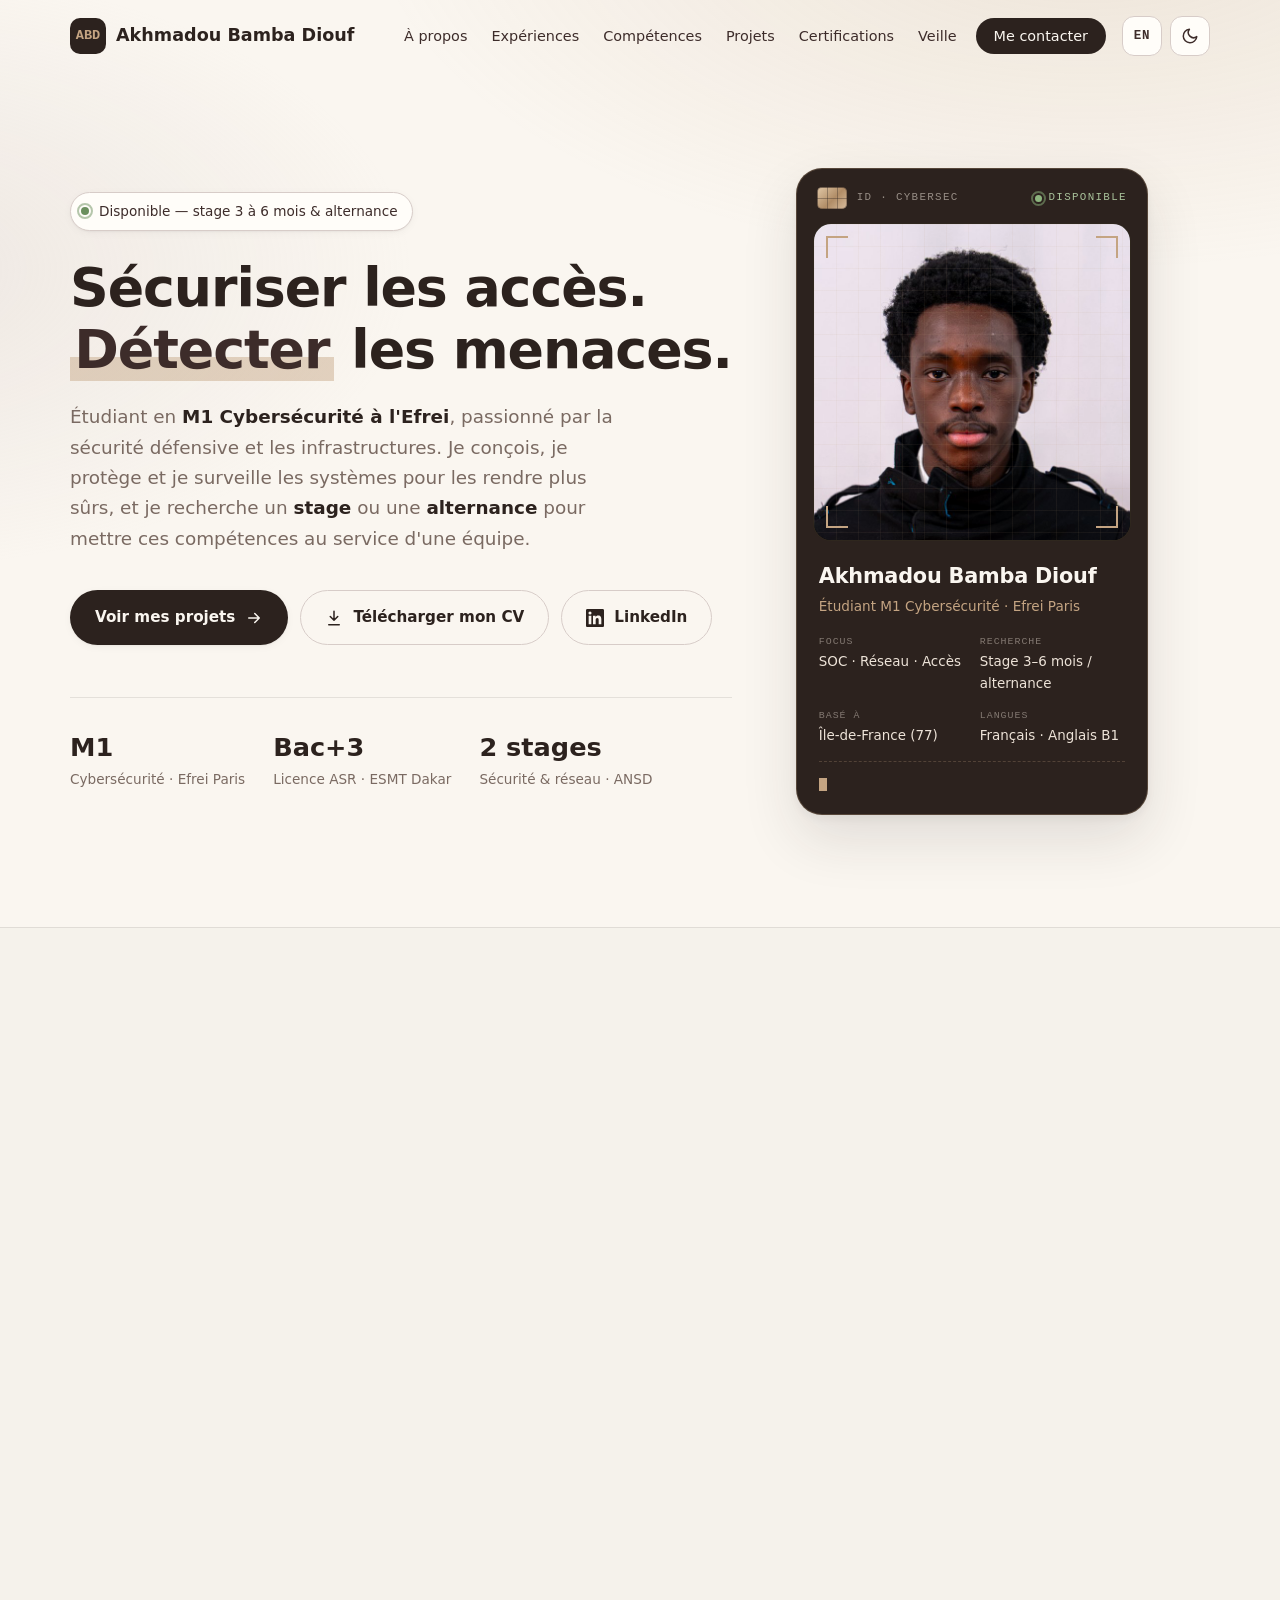
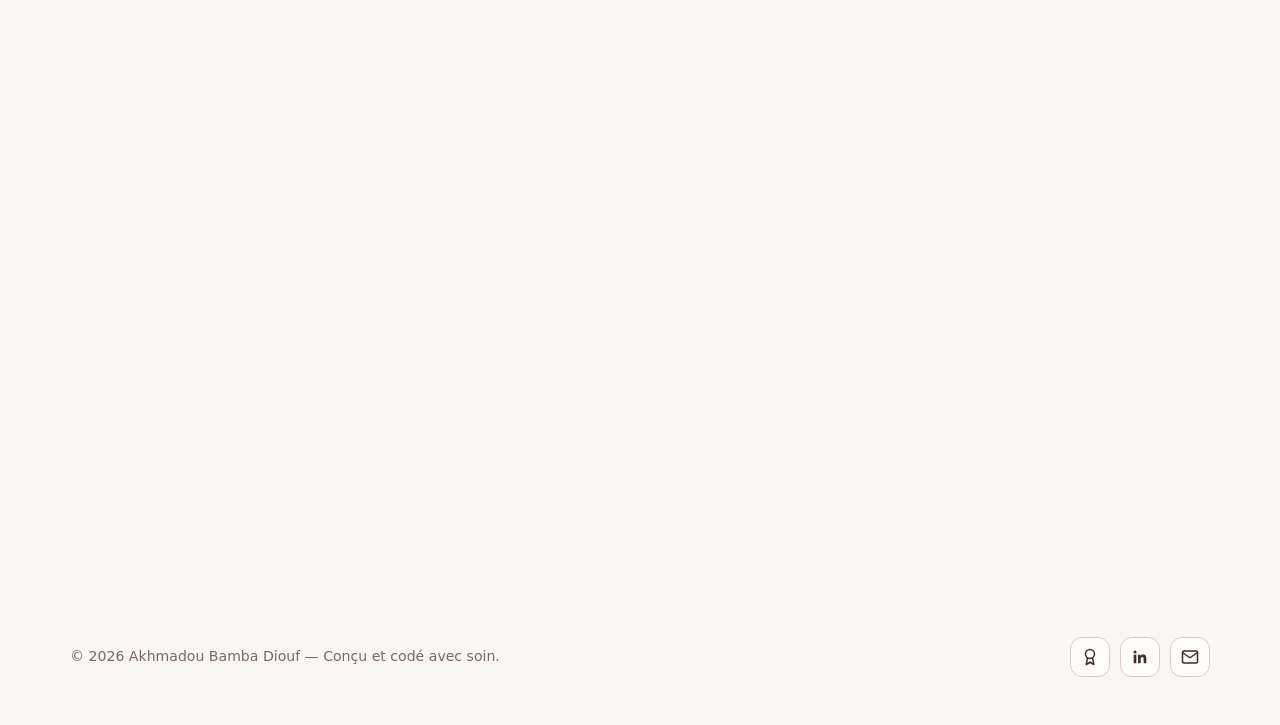
==== commit e0244fe4: "Projet Wazuh : ajout du rapport de stage anonymisé (PDF) Co-Authored-By: Claude Opus 5.5 <noreply@an" ====
--- a/index.html
+++ b/index.html
@@ -12,6 +12,7 @@
   <title>Akhmadou Bamba Diouf — Cybersécurité & Sécurité des Réseaux</title>
   <meta name="description" content="Portfolio de Akhmadou Bamba Diouf, étudiant en M1 Cybersécurité & IA. Recherche d'alternance et de stage en cybersécurité : SOC, détection, sécurité réseau." />
   <meta name="theme-color" content="#FAF6F0" />
+  <link rel="icon" href="assets/favicon.svg" type="image/svg+xml" />
 
   <link rel="preconnect" href="https://fonts.googleapis.com" />
   <link rel="preconnect" href="https://fonts.gstatic.com" crossorigin />
@@ -381,6 +382,10 @@
               </ul>
               <div class="project__stack"><span class="badge">Wazuh</span><span class="badge">Ubuntu 22.04</span><span class="badge">Windows Server</span><span class="badge">Syslog</span><span class="badge">Python</span><span class="badge">UFW</span></div>
               <div class="project__links">
+                <a href="rapport-stage-wazuh.pdf" class="link" target="_blank" rel="noopener">
+                  <svg viewBox="0 0 24 24" fill="none" stroke="currentColor" stroke-width="2" stroke-linecap="round" stroke-linejoin="round" aria-hidden="true"><path d="M14 2H6a2 2 0 0 0-2 2v16a2 2 0 0 0 2 2h12a2 2 0 0 0 2-2V8z"/><path d="M14 2v6h6M8 13h8M8 17h5"/></svg>
+                  Rapport de stage (PDF anonymisé)
+                </a>
                 <a href="#experiences" class="link">Voir l'expérience</a>
                 <a href="#contact" class="link">En discuter</a>
               </div>
--- a/assets/style.css
+++ b/assets/style.css
@@ -809,3 +809,5 @@
     @media (max-width: 940px) { .logo__name { display: inline; } }
     @media (max-width: 520px) { .logo__name { display: none; } }
     .form .btn:disabled { opacity: .6; cursor: wait; transform: none; }
+    .project__links { flex-wrap: wrap; row-gap: 10px; }
+    .project__links .link { white-space: nowrap; }
